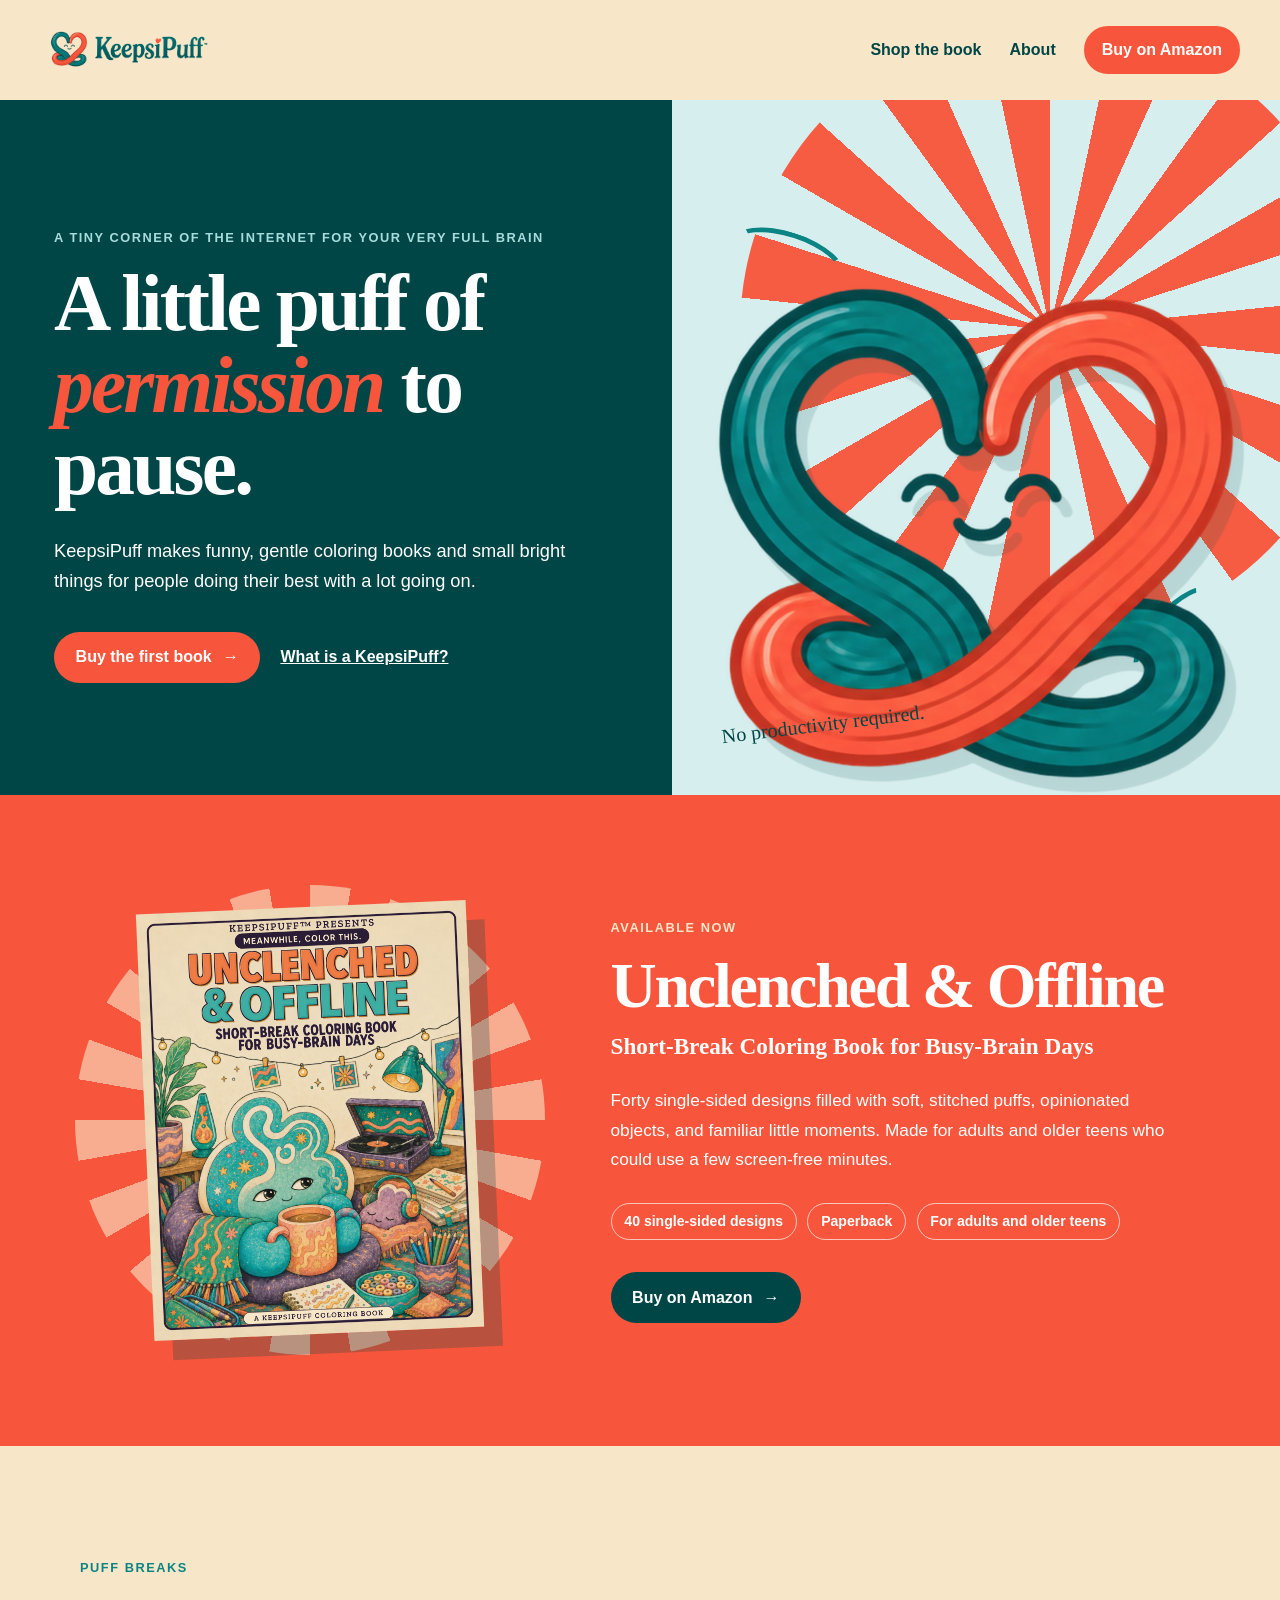
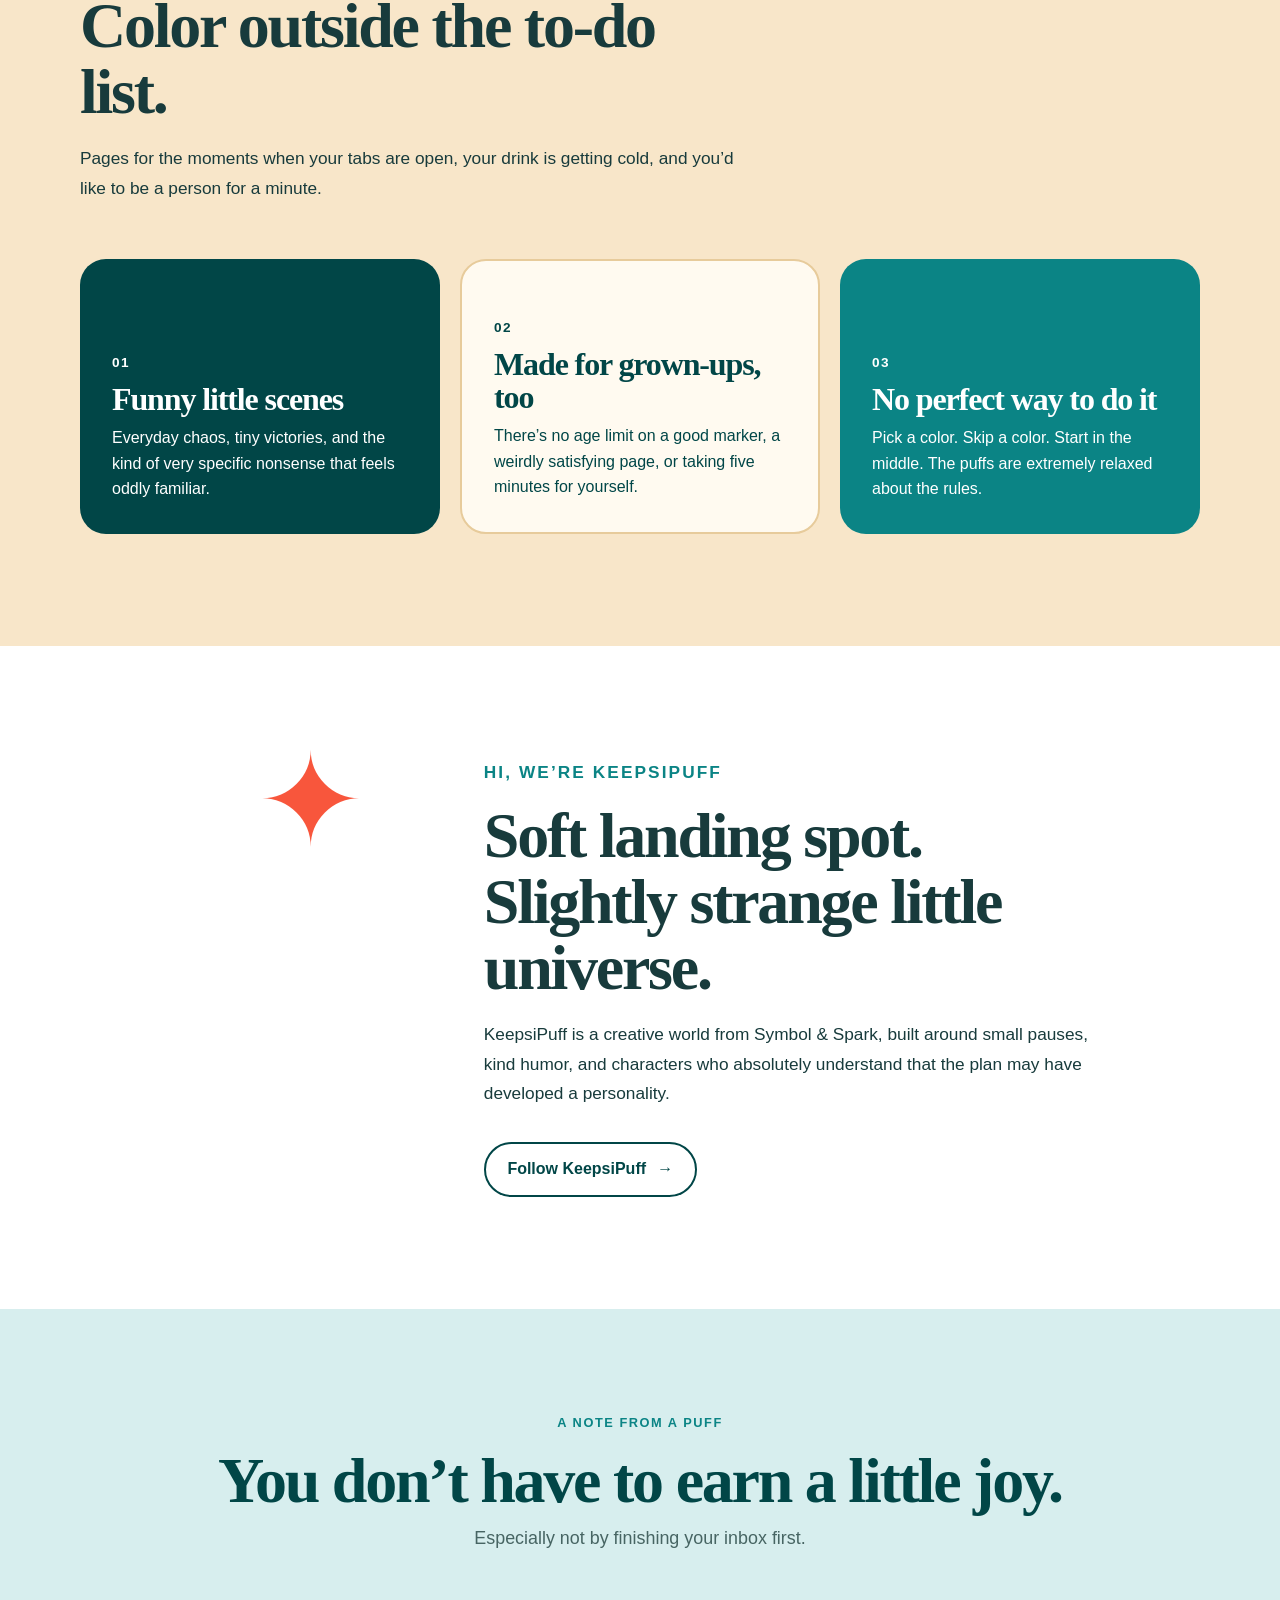
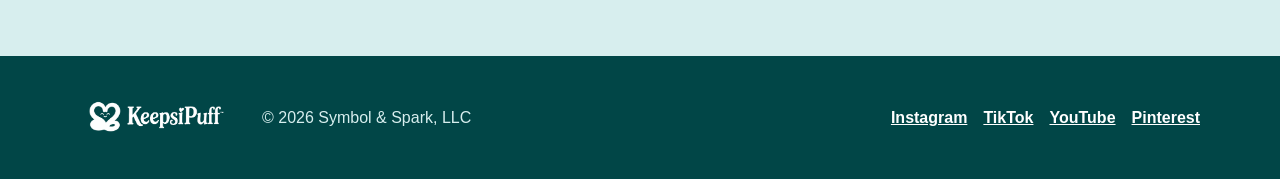
==== index.html @ 7dfa47d6 "Use social profiles as public contact path" ====
<!doctype html>
<html lang="en">
  <head>
    <meta charset="utf-8" />
    <meta name="viewport" content="width=device-width, initial-scale=1" />
    <meta name="description" content="KeepsiPuff makes small, funny places to pause, color, and keep going." />
    <meta name="theme-color" content="#014647" />
    <title>KeepsiPuff — Little breaks for big feelings</title>
    <link rel="icon" type="image/png" href="public/favicon.png" />
    <link rel="stylesheet" href="styles.css" />
  </head>
  <body>
    <a class="skip-link" href="#main">Skip to content</a>
    <header class="site-header">
      <a class="brand" href="#top" aria-label="KeepsiPuff home">
        <img src="public/keepsipuff-logo.png" alt="KeepsiPuff" />
      </a>
      <nav aria-label="Primary navigation">
        <a href="#shop">Shop the book</a>
        <a href="#about">About</a>
        <a class="nav-cta" href="https://www.amazon.com/dp/B0HKVKWVZ1" target="_blank" rel="noopener">Buy on Amazon</a>
      </nav>
    </header>

    <main id="main">
      <section class="hero" id="top" aria-labelledby="hero-heading">
        <div class="hero-copy">
          <p class="eyebrow">A tiny corner of the internet for your very full brain</p>
          <h1 id="hero-heading">A little puff of <em>permission</em> to pause.</h1>
          <p class="hero-intro">KeepsiPuff makes funny, gentle coloring books and small bright things for people doing their best with a lot going on.</p>
          <div class="hero-actions">
            <a class="button button-coral" href="https://www.amazon.com/dp/B0HKVKWVZ1" target="_blank" rel="noopener">Buy the first book <span aria-hidden="true">→</span></a>
            <a class="text-link" href="#about">What is a KeepsiPuff?</a>
          </div>
        </div>
        <div class="hero-art" aria-hidden="true">
          <div class="sunburst"></div>
          <div class="squiggle squiggle-one"></div>
          <div class="squiggle squiggle-two"></div>
          <img src="public/keepsipuff-mascot.png" alt="" />
          <p class="art-note">No productivity required.</p>
        </div>
      </section>

      <section class="shop" id="shop" aria-labelledby="shop-heading">
        <div class="book-stage">
          <span class="book-burst" aria-hidden="true"></span>
          <img src="public/unclenched-offline-cover.jpg" alt="Cover of Unclenched &amp; Offline" />
        </div>
        <div class="book-copy">
          <p class="eyebrow">Available now</p>
          <h2 id="shop-heading">Unclenched &amp; Offline</h2>
          <p class="book-subtitle">Short-Break Coloring Book for Busy-Brain Days</p>
          <p>Forty single-sided designs filled with soft, stitched puffs, opinionated objects, and familiar little moments. Made for adults and older teens who could use a few screen-free minutes.</p>
          <ul class="book-details" aria-label="Book details">
            <li>40 single-sided designs</li>
            <li>Paperback</li>
            <li>For adults and older teens</li>
          </ul>
          <a class="button button-teal" href="https://www.amazon.com/dp/B0HKVKWVZ1" target="_blank" rel="noopener">Buy on Amazon <span aria-hidden="true">→</span></a>
        </div>
      </section>

      <section class="breaks" id="puff-breaks" aria-labelledby="breaks-heading">
        <div class="section-heading">
          <p class="eyebrow">Puff Breaks</p>
          <h2 id="breaks-heading">Color outside the to-do list.</h2>
          <p>Pages for the moments when your tabs are open, your drink is getting cold, and you’d like to be a person for a minute.</p>
        </div>
        <div class="break-grid">
          <article class="break-card card-teal">
            <span class="card-number">01</span>
            <h3>Funny little scenes</h3>
            <p>Everyday chaos, tiny victories, and the kind of very specific nonsense that feels oddly familiar.</p>
          </article>
          <article class="break-card card-cream">
            <span class="card-number">02</span>
            <h3>Made for grown-ups, too</h3>
            <p>There’s no age limit on a good marker, a weirdly satisfying page, or taking five minutes for yourself.</p>
          </article>
          <article class="break-card card-coral">
            <span class="card-number">03</span>
            <h3>No perfect way to do it</h3>
            <p>Pick a color. Skip a color. Start in the middle. The puffs are extremely relaxed about the rules.</p>
          </article>
        </div>
      </section>

      <section class="about" id="about" aria-labelledby="about-heading">
        <div class="about-mark" aria-hidden="true">✦</div>
        <div>
          <p class="eyebrow">Hi, we’re KeepsiPuff</p>
          <h2 id="about-heading">Soft landing spot. Slightly strange little universe.</h2>
          <p>KeepsiPuff is a creative world from Symbol &amp; Spark, built around small pauses, kind humor, and characters who absolutely understand that the plan may have developed a personality.</p>
          <a class="button button-outline" href="#social">Follow KeepsiPuff <span aria-hidden="true">→</span></a>
        </div>
      </section>

      <section class="note" aria-labelledby="note-heading">
        <p class="eyebrow">A note from a puff</p>
        <h2 id="note-heading">You don’t have to earn a little joy.</h2>
        <p>Especially not by finishing your inbox first.</p>
      </section>
    </main>

    <footer>
      <img src="public/keepsipuff-logo.png" alt="KeepsiPuff" />
      <p>© <span id="year"></span> Symbol &amp; Spark, LLC</p>
      <nav class="social-links" id="social" aria-label="KeepsiPuff social profiles">
        <a href="https://www.instagram.com/keepsipuff/" target="_blank" rel="noopener noreferrer">Instagram</a>
        <a href="https://www.tiktok.com/@keepsipuff" target="_blank" rel="noopener noreferrer">TikTok</a>
        <a href="https://www.youtube.com/@keepsipuff" target="_blank" rel="noopener noreferrer">YouTube</a>
        <a href="https://www.pinterest.com/keepsipuff/" target="_blank" rel="noopener noreferrer">Pinterest</a>
      </nav>
    </footer>
    <script>document.getElementById('year').textContent = new Date().getFullYear()</script>
  </body>
</html>
---- styles.css ----
:root {
  --teal: #014647;
  --bright: #0b8485;
  --coral: #f8563c;
  --cream: #f8e6c9;
  --pale: #d7eeee;
  --ink: #183b3c;
  --muted: #476563;
  --display: Georgia, "Times New Roman", serif;
  --body: Arial, Helvetica, sans-serif;
}
* {
  box-sizing: border-box;
}
html {
  scroll-behavior: smooth;
}
body {
  margin: 0;
  background: var(--cream);
  color: var(--ink);
  font-family: var(--body);
  font-size: 16px;
  line-height: 1.5;
}
.skip-link {
  position: absolute;
  left: 1rem;
  top: -4rem;
  background: #fff;
  color: var(--teal);
  padding: 0.7rem 1rem;
  z-index: 10;
}
.skip-link:focus {
  top: 1rem;
}
.site-header {
  width: min(1200px, calc(100% - 3rem));
  margin: auto;
  display: flex;
  justify-content: space-between;
  align-items: center;
  min-height: 100px;
}
.brand img {
  width: 175px;
  height: auto;
  display: block;
}
.site-header nav {
  display: flex;
  gap: 1.75rem;
  align-items: center;
}
.site-header a {
  color: var(--teal);
  font-weight: 700;
  text-decoration: none;
}
.site-header a:hover {
  text-decoration: underline;
}
.site-header .nav-cta {
  padding: 0.65rem 1rem;
  border: 2px solid var(--coral);
  background: var(--coral);
  color: #fff;
  border-radius: 999px;
}
.site-header .nav-cta:hover {
  background: #ff7058;
  text-decoration: none;
}
.hero {
  min-height: 600px;
  background: var(--teal);
  color: #fff;
  display: grid;
  grid-template-columns: 1.05fr 0.95fr;
  overflow: hidden;
}
.hero-copy {
  max-width: 650px;
  justify-self: end;
  padding: 8rem clamp(2rem, 7vw, 6.5rem) 7rem 2rem;
}
.eyebrow {
  font-size: 0.8rem;
  letter-spacing: 0.12em;
  text-transform: uppercase;
  font-weight: 800;
  margin: 0 0 1rem;
}
.hero .eyebrow {
  color: #a8dcdc;
}
.hero h1,
h2,
h3 {
  font-family: var(--display);
  letter-spacing: -0.035em;
  line-height: 1.03;
}
.hero h1 {
  font-size: clamp(3.3rem, 6.2vw, 6.5rem);
  margin: 0;
  max-width: 650px;
}
.hero h1 em {
  color: var(--coral);
  font-weight: inherit;
}
.hero-intro {
  font-size: 1.14rem;
  max-width: 530px;
  margin: 1.75rem 0 2.2rem;
  line-height: 1.65;
}
.hero-actions {
  display: flex;
  align-items: center;
  gap: 1.25rem;
  flex-wrap: wrap;
}
.button {
  display: inline-flex;
  align-items: center;
  gap: 0.7rem;
  border-radius: 999px;
  padding: 0.85rem 1.35rem;
  font-weight: 800;
  text-decoration: none;
  transition:
    transform 0.2s,
    background 0.2s;
}
.button:hover {
  transform: translateY(-2px);
}
.button-coral {
  background: var(--coral);
  color: #fff;
}
.button-coral:hover {
  background: #ff7058;
}
.button-teal {
  background: var(--teal);
  color: #fff;
}
.button-teal:hover {
  background: var(--bright);
}
.text-link {
  color: #fff;
  font-weight: 800;
}
.hero-art {
  position: relative;
  min-height: 600px;
  background: var(--pale);
  display: flex;
  align-items: end;
  justify-content: center;
  overflow: hidden;
}
.hero-art img {
  position: relative;
  width: min(580px, 90%);
  z-index: 2;
  filter: drop-shadow(11px 15px 0 rgba(1, 70, 71, 0.14));
}
.sunburst {
  position: absolute;
  width: 620px;
  height: 620px;
  top: -80px;
  right: -80px;
  background: repeating-conic-gradient(
    from 12deg,
    var(--coral) 0 12deg,
    transparent 12deg 24deg
  );
  border-radius: 50%;
  opacity: 0.96;
}
.squiggle {
  border: 5px solid var(--bright);
  width: 120px;
  height: 55px;
  border-color: var(--bright) transparent transparent transparent;
  border-radius: 50%;
  position: absolute;
  z-index: 1;
}
.squiggle-one {
  top: 19%;
  left: 9%;
  transform: rotate(18deg);
}
.squiggle-two {
  right: 7%;
  bottom: 19%;
  transform: rotate(-50deg);
}
.art-note {
  position: absolute;
  z-index: 3;
  left: 8%;
  bottom: 8%;
  font-family: var(--display);
  font-size: 1.25rem;
  color: var(--teal);
  transform: rotate(-7deg);
  margin: 0;
}
.shop {
  background: var(--coral);
  color: #fff;
  display: grid;
  grid-template-columns: minmax(300px, 0.85fr) 1.15fr;
  gap: clamp(3rem, 7vw, 7rem);
  align-items: center;
  padding: 7rem max(1.5rem, calc((100vw - 1080px) / 2));
  overflow: hidden;
}
.book-stage {
  position: relative;
  display: flex;
  justify-content: center;
}
.book-stage img {
  position: relative;
  width: min(330px, 78vw);
  height: auto;
  z-index: 2;
  box-shadow: 18px 20px 0 rgba(1, 70, 71, 0.26);
  transform: rotate(-2.5deg);
}
.book-burst {
  position: absolute;
  width: 470px;
  height: 470px;
  top: 50%;
  left: 50%;
  transform: translate(-50%, -50%);
  background: repeating-conic-gradient(
    var(--cream) 0 10deg,
    transparent 10deg 20deg
  );
  border-radius: 50%;
  opacity: 0.6;
}
.book-copy {
  max-width: 570px;
}
.book-copy .eyebrow {
  color: var(--cream);
}
.book-copy h2 {
  margin-bottom: 0.65rem;
}
.book-subtitle {
  font-family: var(--display);
  font-size: 1.45rem;
  font-weight: 700;
  margin: 0.25rem 0 1.4rem;
}
.book-copy > p:not(.eyebrow):not(.book-subtitle) {
  font-size: 1.08rem;
  line-height: 1.7;
}
.book-details {
  display: flex;
  flex-wrap: wrap;
  gap: 0.65rem;
  list-style: none;
  margin: 1.75rem 0 2rem;
  padding: 0;
}
.book-details li {
  border: 1px solid rgba(255, 255, 255, 0.65);
  border-radius: 999px;
  padding: 0.45rem 0.8rem;
  font-size: 0.88rem;
  font-weight: 700;
}
.breaks {
  padding: 7rem max(1.5rem, calc((100vw - 1120px) / 2));
  background: var(--cream);
}
.section-heading {
  max-width: 660px;
}
.section-heading .eyebrow,
.about .eyebrow,
.note .eyebrow {
  color: var(--bright);
}
h2 {
  font-size: clamp(2.6rem, 5vw, 4.6rem);
  margin: 0.15rem 0 1.2rem;
}
.section-heading > p:last-child,
.about p {
  font-size: 1.08rem;
  line-height: 1.7;
}
.break-grid {
  display: grid;
  grid-template-columns: repeat(3, 1fr);
  gap: 1.25rem;
  margin-top: 3.5rem;
}
.break-card {
  min-height: 275px;
  border-radius: 26px;
  padding: 2rem;
  display: flex;
  flex-direction: column;
  justify-content: end;
}
.break-card h3 {
  font-size: 2rem;
  margin: 0.6rem 0;
}
.break-card p {
  margin: 0;
  line-height: 1.6;
}
.card-number {
  font-size: 0.85rem;
  font-weight: 800;
  letter-spacing: 0.1em;
}
.card-teal {
  background: var(--teal);
  color: #fff;
}
.card-cream {
  background: #fffaf0;
  color: var(--teal);
  border: 2px solid #e7cb9b;
}
.card-coral {
  background: var(--bright);
  color: #fff;
}
.about {
  background: #fff;
  display: grid;
  grid-template-columns: 0.45fr 1fr;
  gap: 2rem;
  padding: 7rem max(1.5rem, calc((100vw - 940px) / 2));
  align-items: start;
}
.about > div:last-child {
  max-width: 650px;
}
.about-mark {
  font-size: 8rem;
  color: var(--coral);
  font-family: var(--display);
  line-height: 0.7;
  text-align: center;
}
.button-outline {
  border: 2px solid var(--teal);
  color: var(--teal);
  margin-top: 1rem;
}
.button-outline:hover {
  background: var(--teal);
  color: #fff;
}
.note {
  text-align: center;
  padding: 6.5rem 1.5rem;
  background: var(--pale);
}
.note h2 {
  color: var(--teal);
  margin-bottom: 0.7rem;
}
.note p:last-child {
  font-size: 1.12rem;
  margin: 0;
  color: var(--muted);
}
footer {
  background: var(--teal);
  color: #d7eeee;
  padding: 2.7rem max(1.5rem, calc((100vw - 1120px) / 2));
  display: flex;
  align-items: center;
  gap: 2rem;
  flex-wrap: wrap;
}
footer img {
  width: 150px;
  filter: brightness(0) invert(1);
}
footer p {
  margin: 0;
  flex: 1;
}
footer a {
  color: #fff;
}
.social-links {
  display: flex;
  gap: 1rem;
  flex-wrap: wrap;
}
.social-links a {
  font-weight: 700;
}
@media (max-width: 760px) {
  .site-header {
    min-height: 80px;
    width: calc(100% - 2rem);
  }
  .brand img {
    width: 142px;
  }
  .site-header nav a:not(.nav-cta) {
    display: none;
  }
  .site-header .nav-cta {
    font-size: 0.86rem;
  }
  .hero {
    grid-template-columns: 1fr;
  }
  .hero-copy {
    padding: 5rem 1.5rem 4rem;
    justify-self: start;
  }
  .hero-art {
    min-height: 420px;
  }
  .hero h1 {
    font-size: 3.55rem;
  }
  .shop {
    grid-template-columns: 1fr;
    padding: 5rem 1.5rem;
  }
  .book-stage img {
    width: min(280px, 75vw);
  }
  .breaks {
    padding: 4.5rem 1.5rem;
  }
  .break-grid {
    grid-template-columns: 1fr;
    margin-top: 2rem;
  }
  .break-card {
    min-height: 215px;
  }
  .about {
    grid-template-columns: 1fr;
    padding: 4.5rem 1.5rem;
  }
  .about-mark {
    text-align: left;
    font-size: 5rem;
  }
  .note {
    padding: 4.5rem 1.5rem;
  }
  footer {
    gap: 1rem;
    align-items: flex-start;
    flex-direction: column;
  }
  footer p {
    flex: auto;
  }
  .social-links {
    gap: 0.75rem 1rem;
  }
}
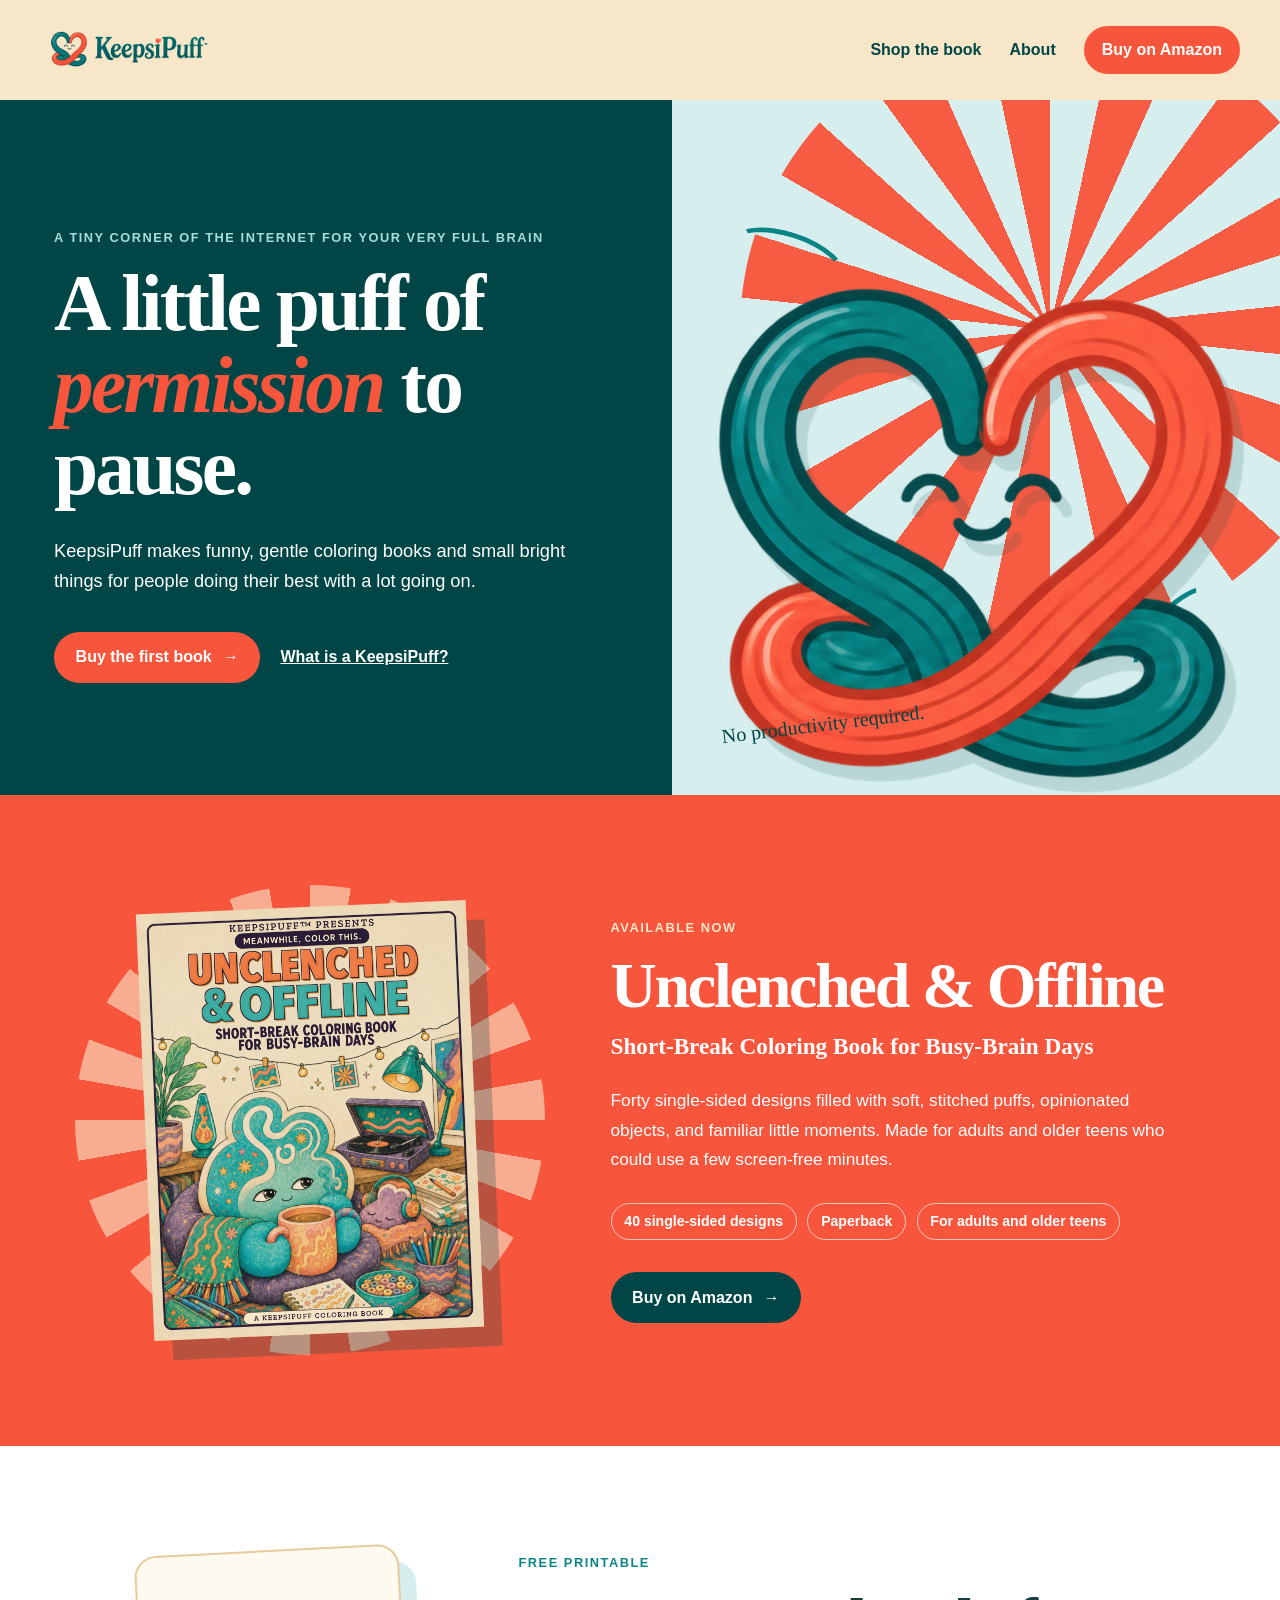
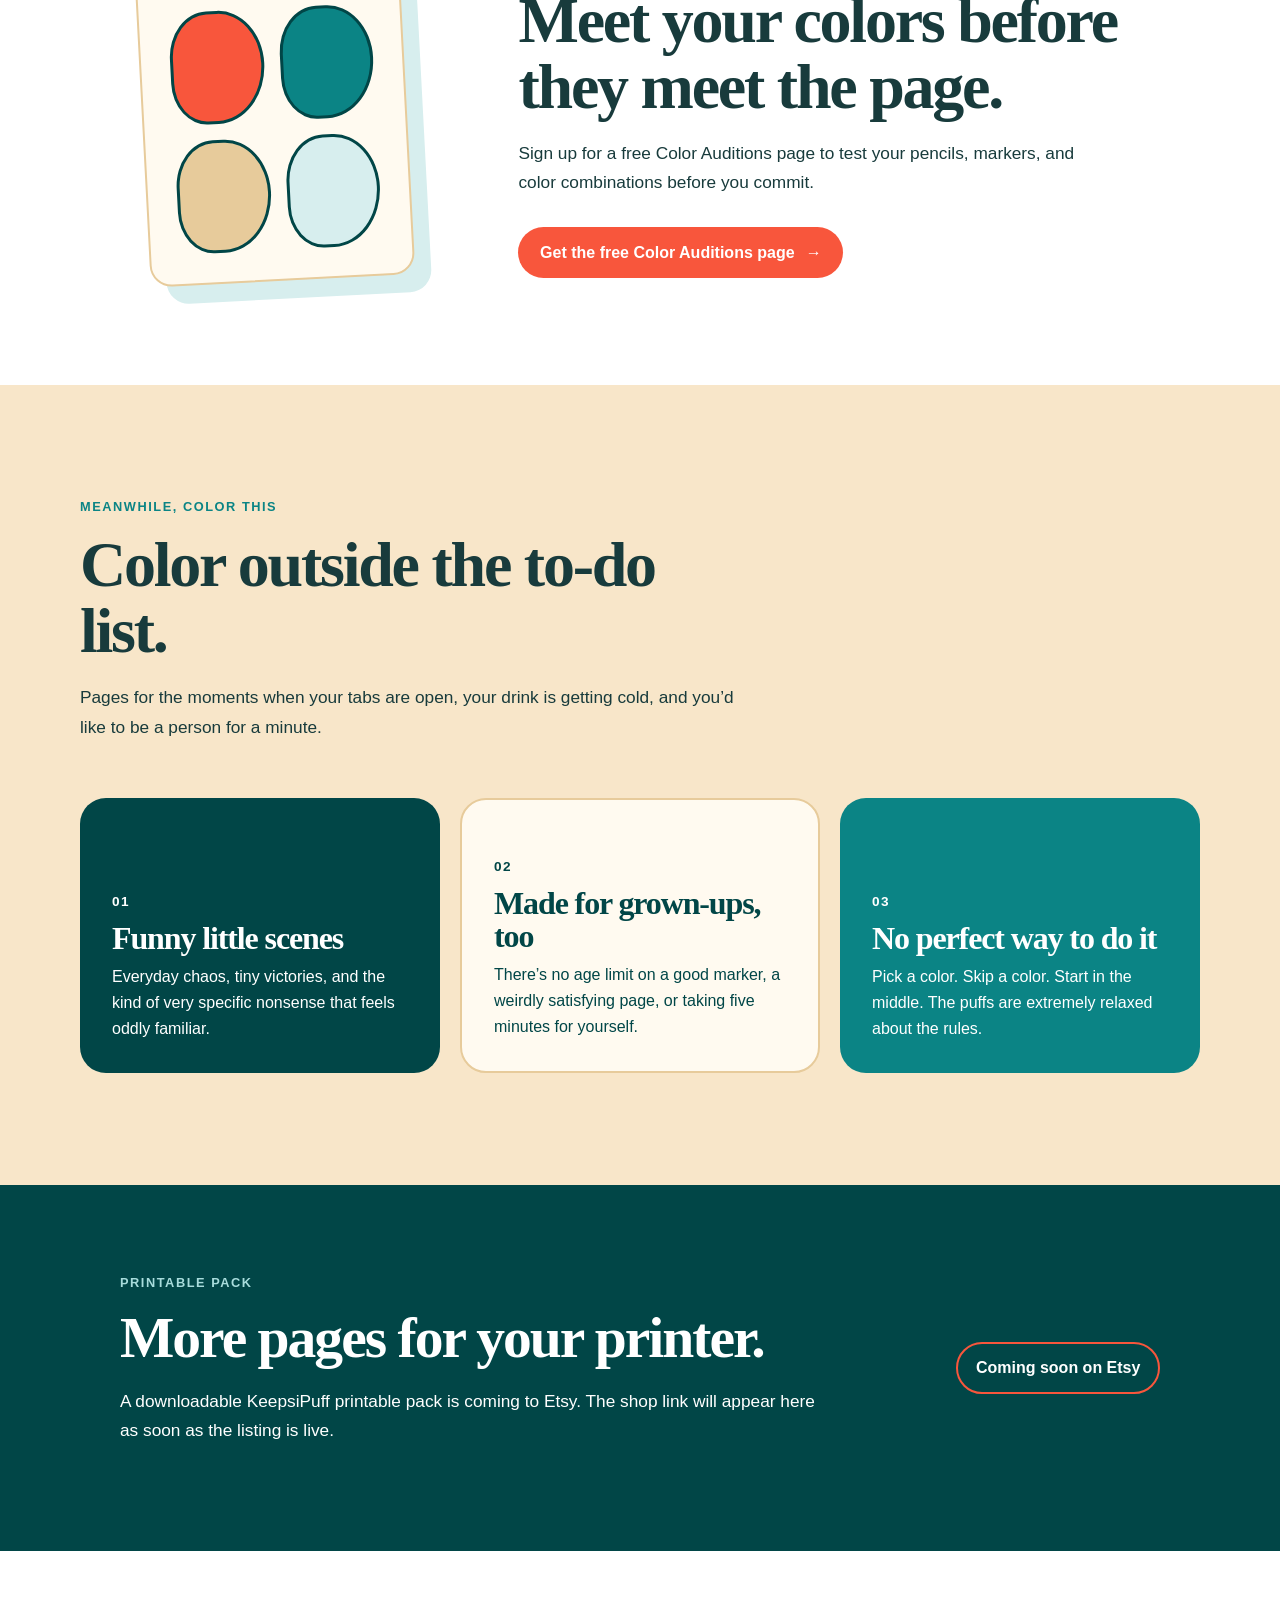
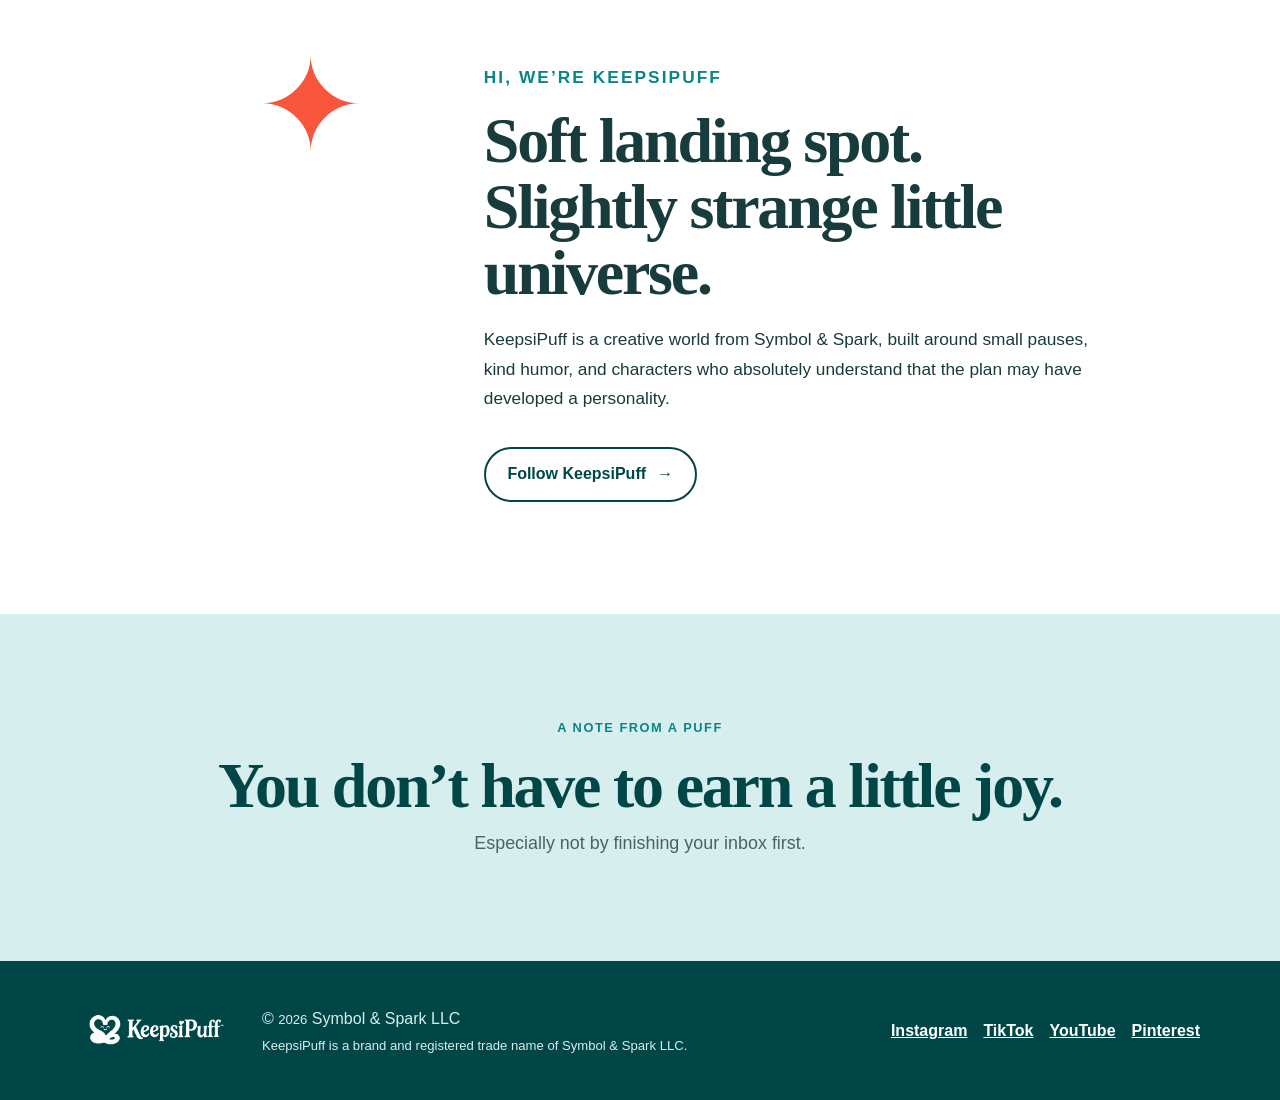
==== commit 169a39dd: "Add Color Auditions signup and public series updates" ====
--- a/index.html
+++ b/index.html
@@ -61,9 +61,23 @@
         </div>
       </section>
 
-      <section class="breaks" id="puff-breaks" aria-labelledby="breaks-heading">
+      <section class="freebie" id="free-color-auditions" aria-labelledby="freebie-heading">
+        <div class="freebie-art" aria-hidden="true">
+          <div class="audition-sheet">
+            <span></span><span></span><span></span><span></span>
+          </div>
+        </div>
+        <div class="freebie-copy">
+          <p class="eyebrow">Free printable</p>
+          <h2 id="freebie-heading">Meet your colors before they meet the page.</h2>
+          <p>Sign up for a free Color Auditions page to test your pencils, markers, and color combinations before you commit.</p>
+          <a class="button button-coral" href="https://color.keepsipuff.com/" target="_blank" rel="noopener noreferrer">Get the free Color Auditions page <span aria-hidden="true">→</span></a>
+        </div>
+      </section>
+
+      <section class="breaks" id="meanwhile-color-this" aria-labelledby="breaks-heading">
         <div class="section-heading">
-          <p class="eyebrow">Puff Breaks</p>
+          <p class="eyebrow">Meanwhile, Color This</p>
           <h2 id="breaks-heading">Color outside the to-do list.</h2>
           <p>Pages for the moments when your tabs are open, your drink is getting cold, and you’d like to be a person for a minute.</p>
         </div>
@@ -86,6 +100,15 @@
         </div>
       </section>
 
+      <section class="printable-pack" id="printable-pack" aria-labelledby="printable-heading">
+        <div>
+          <p class="eyebrow">Printable pack</p>
+          <h2 id="printable-heading">More pages for your printer.</h2>
+          <p>A downloadable KeepsiPuff printable pack is coming to Etsy. The shop link will appear here as soon as the listing is live.</p>
+        </div>
+        <p class="coming-soon">Coming soon on Etsy</p>
+      </section>
+
       <section class="about" id="about" aria-labelledby="about-heading">
         <div class="about-mark" aria-hidden="true">✦</div>
         <div>
@@ -105,7 +128,7 @@
 
     <footer>
       <img src="public/keepsipuff-logo.png" alt="KeepsiPuff" />
-      <p>© <span id="year"></span> Symbol &amp; Spark, LLC</p>
+      <p class="footer-legal">© <span id="year"></span> Symbol &amp; Spark LLC<br /><span>KeepsiPuff is a brand and registered trade name of Symbol &amp; Spark LLC.</span></p>
       <nav class="social-links" id="social" aria-label="KeepsiPuff social profiles">
         <a href="https://www.instagram.com/keepsipuff/" target="_blank" rel="noopener noreferrer">Instagram</a>
         <a href="https://www.tiktok.com/@keepsipuff" target="_blank" rel="noopener noreferrer">TikTok</a>
--- a/styles.css
+++ b/styles.css
@@ -286,6 +286,61 @@
   font-size: 0.88rem;
   font-weight: 700;
 }
+.freebie {
+  background: #fff;
+  display: grid;
+  grid-template-columns: 0.65fr 1.35fr;
+  gap: clamp(2.5rem, 7vw, 6rem);
+  align-items: center;
+  padding: 6.5rem max(1.5rem, calc((100vw - 1040px) / 2));
+}
+.freebie-art {
+  display: flex;
+  justify-content: center;
+}
+.audition-sheet {
+  width: min(265px, 72vw);
+  aspect-ratio: 4 / 5;
+  background: #fffaf0;
+  border: 2px solid #e7cb9b;
+  border-radius: 22px;
+  padding: 3.5rem 1.8rem 1.8rem;
+  display: grid;
+  grid-template-columns: repeat(2, 1fr);
+  gap: 1rem;
+  box-shadow: 16px 18px 0 var(--pale);
+  transform: rotate(-3deg);
+}
+.audition-sheet span {
+  border: 3px solid var(--teal);
+  border-radius: 46% 54% 58% 42%;
+}
+.audition-sheet span:nth-child(1) {
+  background: var(--coral);
+}
+.audition-sheet span:nth-child(2) {
+  background: var(--bright);
+}
+.audition-sheet span:nth-child(3) {
+  background: #e7cb9b;
+}
+.audition-sheet span:nth-child(4) {
+  background: var(--pale);
+}
+.freebie-copy {
+  max-width: 650px;
+}
+.freebie-copy .eyebrow {
+  color: var(--bright);
+}
+.freebie-copy > p:last-of-type {
+  font-size: 1.08rem;
+  line-height: 1.7;
+  max-width: 570px;
+}
+.freebie-copy .button {
+  margin-top: 0.75rem;
+}
 .breaks {
   padding: 7rem max(1.5rem, calc((100vw - 1120px) / 2));
   background: var(--cream);
@@ -346,6 +401,36 @@
 .card-coral {
   background: var(--bright);
   color: #fff;
+}
+.printable-pack {
+  background: var(--teal);
+  color: #fff;
+  display: grid;
+  grid-template-columns: 1fr auto;
+  gap: 3rem;
+  align-items: center;
+  padding: 5.5rem max(1.5rem, calc((100vw - 1040px) / 2));
+}
+.printable-pack > div {
+  max-width: 700px;
+}
+.printable-pack .eyebrow {
+  color: #a8dcdc;
+}
+.printable-pack h2 {
+  font-size: clamp(2.5rem, 4.5vw, 4rem);
+}
+.printable-pack div > p:last-child {
+  font-size: 1.08rem;
+  line-height: 1.7;
+}
+.coming-soon {
+  border: 2px solid var(--coral);
+  border-radius: 999px;
+  color: #fff;
+  font-weight: 800;
+  padding: 0.75rem 1.1rem;
+  white-space: nowrap;
 }
 .about {
   background: #fff;
@@ -405,6 +490,13 @@
   margin: 0;
   flex: 1;
 }
+.footer-legal span {
+  display: inline-block;
+  font-size: 0.82rem;
+  line-height: 1.45;
+  margin-top: 0.35rem;
+  max-width: 430px;
+}
 footer a {
   color: #fff;
 }
@@ -447,6 +539,13 @@
     grid-template-columns: 1fr;
     padding: 5rem 1.5rem;
   }
+  .freebie {
+    grid-template-columns: 1fr;
+    padding: 4.5rem 1.5rem;
+  }
+  .audition-sheet {
+    width: min(235px, 68vw);
+  }
   .book-stage img {
     width: min(280px, 75vw);
   }
@@ -459,6 +558,14 @@
   }
   .break-card {
     min-height: 215px;
+  }
+  .printable-pack {
+    grid-template-columns: 1fr;
+    gap: 1.5rem;
+    padding: 4.5rem 1.5rem;
+  }
+  .coming-soon {
+    width: fit-content;
   }
   .about {
     grid-template-columns: 1fr;
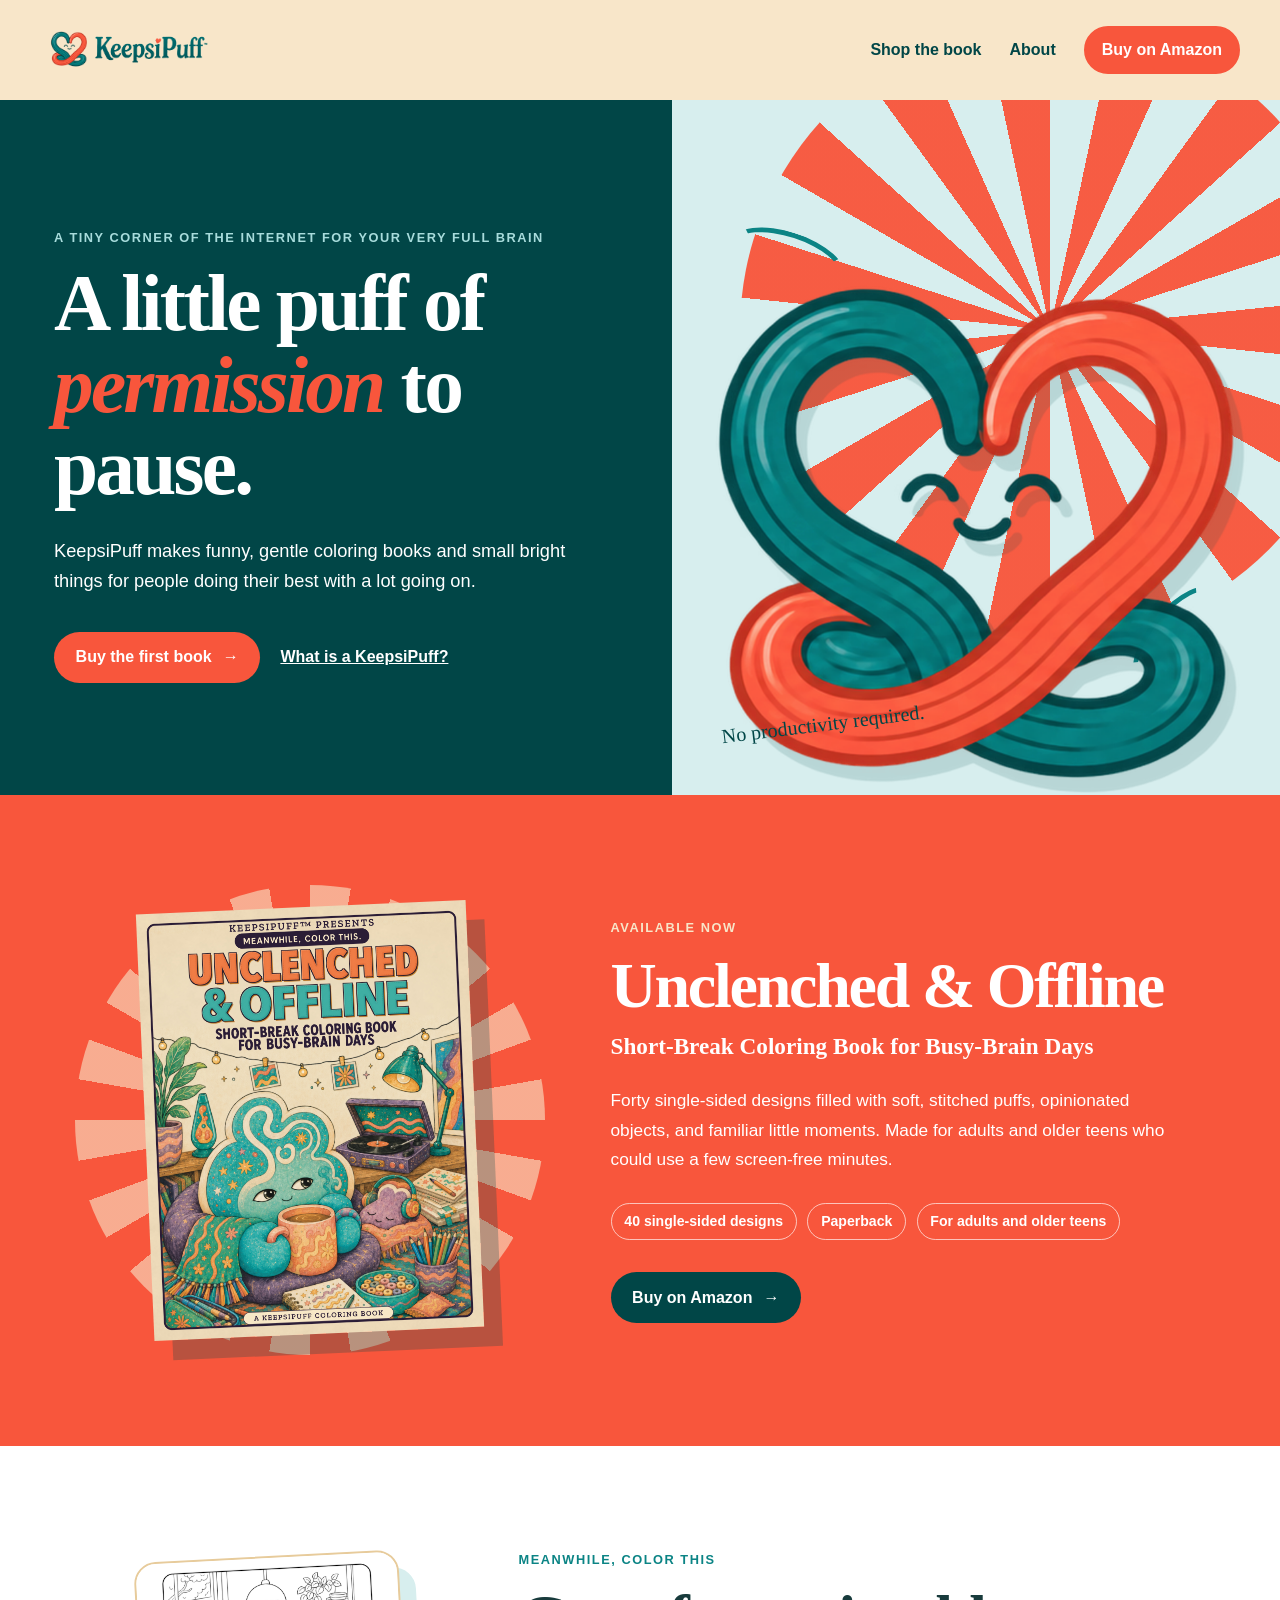
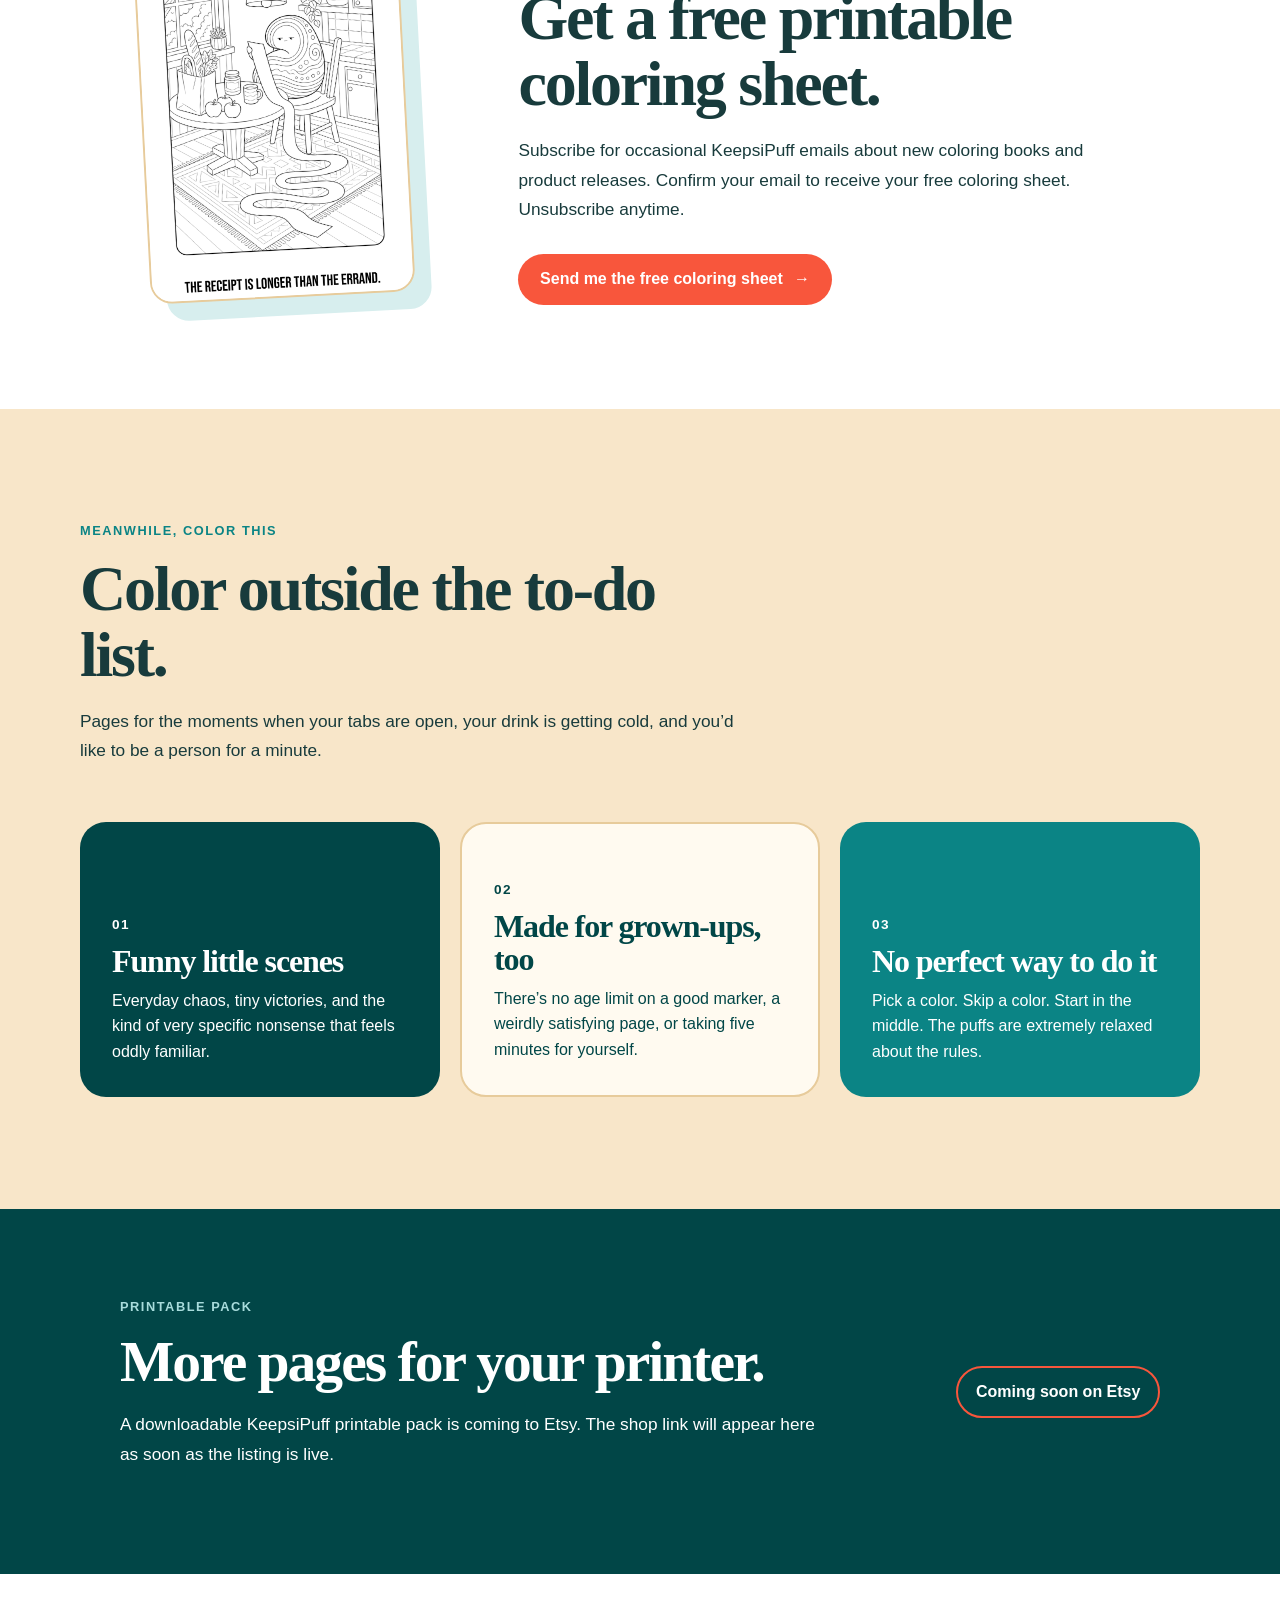
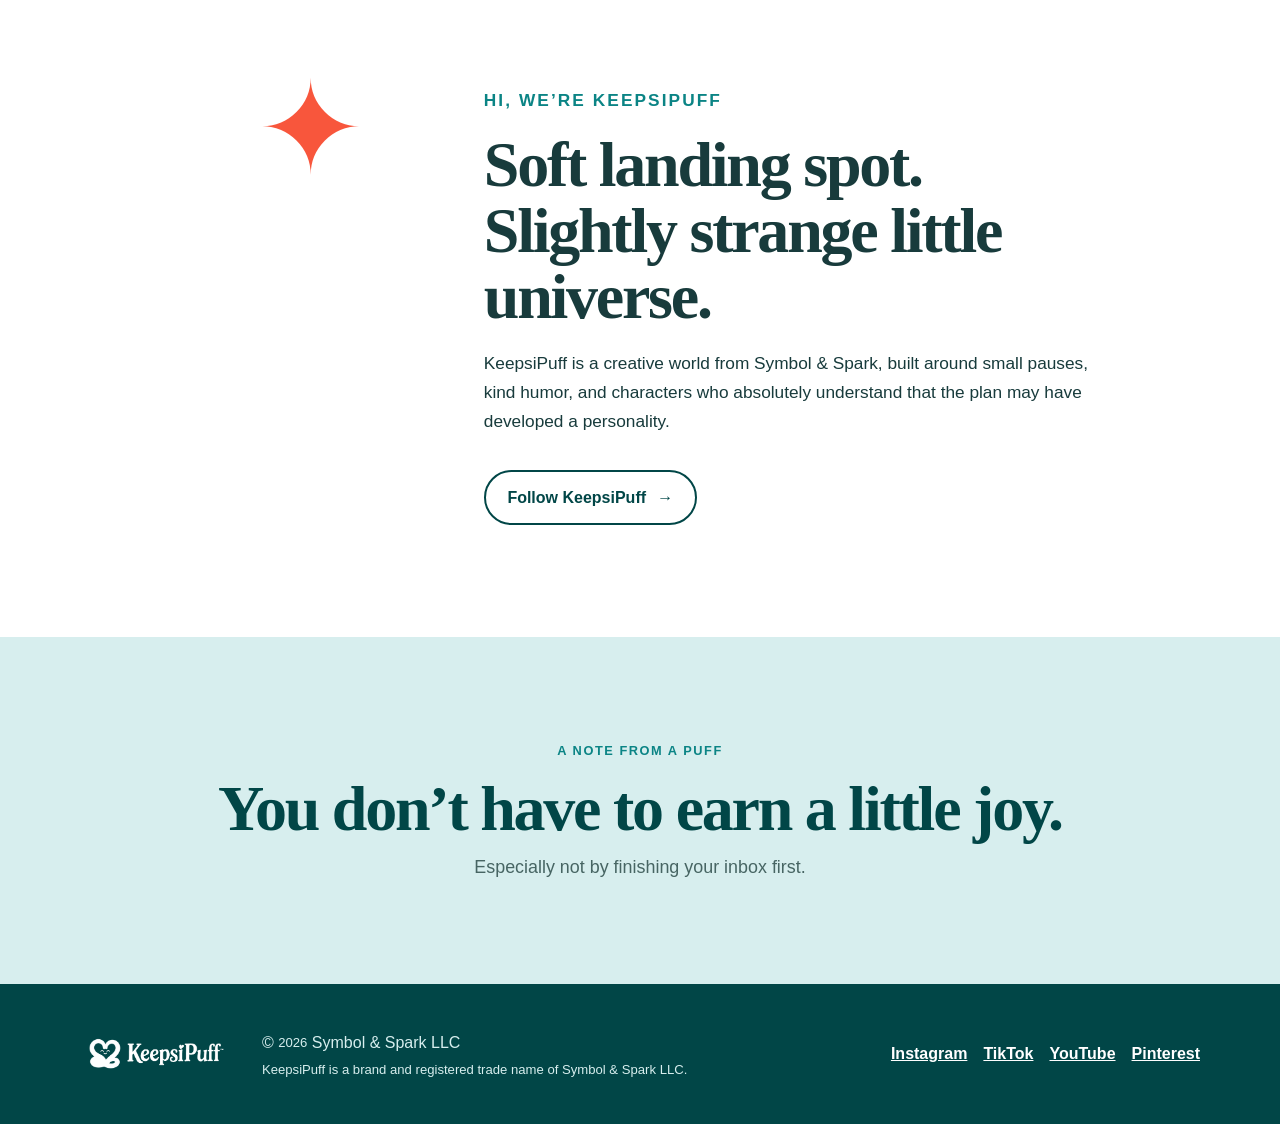
==== commit 4de1293d: "Correct free coloring sheet signup" ====
--- a/index.html
+++ b/index.html
@@ -61,17 +61,15 @@
         </div>
       </section>
 
-      <section class="freebie" id="free-color-auditions" aria-labelledby="freebie-heading">
-        <div class="freebie-art" aria-hidden="true">
-          <div class="audition-sheet">
-            <span></span><span></span><span></span><span></span>
-          </div>
+      <section class="freebie" id="free-coloring-sheet" aria-labelledby="freebie-heading">
+        <div class="freebie-art">
+          <img class="free-coloring-sheet" src="public/free-coloring-sheet.png" alt="Preview of The Receipt Is Longer Than the Errand free coloring sheet" />
         </div>
         <div class="freebie-copy">
-          <p class="eyebrow">Free printable</p>
-          <h2 id="freebie-heading">Meet your colors before they meet the page.</h2>
-          <p>Sign up for a free Color Auditions page to test your pencils, markers, and color combinations before you commit.</p>
-          <a class="button button-coral" href="https://color.keepsipuff.com/" target="_blank" rel="noopener noreferrer">Get the free Color Auditions page <span aria-hidden="true">→</span></a>
+          <p class="eyebrow">Meanwhile, Color This</p>
+          <h2 id="freebie-heading">Get a free printable coloring sheet.</h2>
+          <p>Subscribe for occasional KeepsiPuff emails about new coloring books and product releases. Confirm your email to receive your free coloring sheet. Unsubscribe anytime.</p>
+          <a class="button button-coral" href="https://color.keepsipuff.com/" target="_blank" rel="noopener noreferrer">Send me the free coloring sheet <span aria-hidden="true">→</span></a>
         </div>
       </section>
 
--- a/styles.css
+++ b/styles.css
@@ -298,34 +298,14 @@
   display: flex;
   justify-content: center;
 }
-.audition-sheet {
+.free-coloring-sheet {
   width: min(265px, 72vw);
-  aspect-ratio: 4 / 5;
   background: #fffaf0;
   border: 2px solid #e7cb9b;
   border-radius: 22px;
-  padding: 3.5rem 1.8rem 1.8rem;
-  display: grid;
-  grid-template-columns: repeat(2, 1fr);
-  gap: 1rem;
   box-shadow: 16px 18px 0 var(--pale);
+  display: block;
   transform: rotate(-3deg);
-}
-.audition-sheet span {
-  border: 3px solid var(--teal);
-  border-radius: 46% 54% 58% 42%;
-}
-.audition-sheet span:nth-child(1) {
-  background: var(--coral);
-}
-.audition-sheet span:nth-child(2) {
-  background: var(--bright);
-}
-.audition-sheet span:nth-child(3) {
-  background: #e7cb9b;
-}
-.audition-sheet span:nth-child(4) {
-  background: var(--pale);
 }
 .freebie-copy {
   max-width: 650px;
@@ -543,7 +523,7 @@
     grid-template-columns: 1fr;
     padding: 4.5rem 1.5rem;
   }
-  .audition-sheet {
+  .free-coloring-sheet {
     width: min(235px, 68vw);
   }
   .book-stage img {
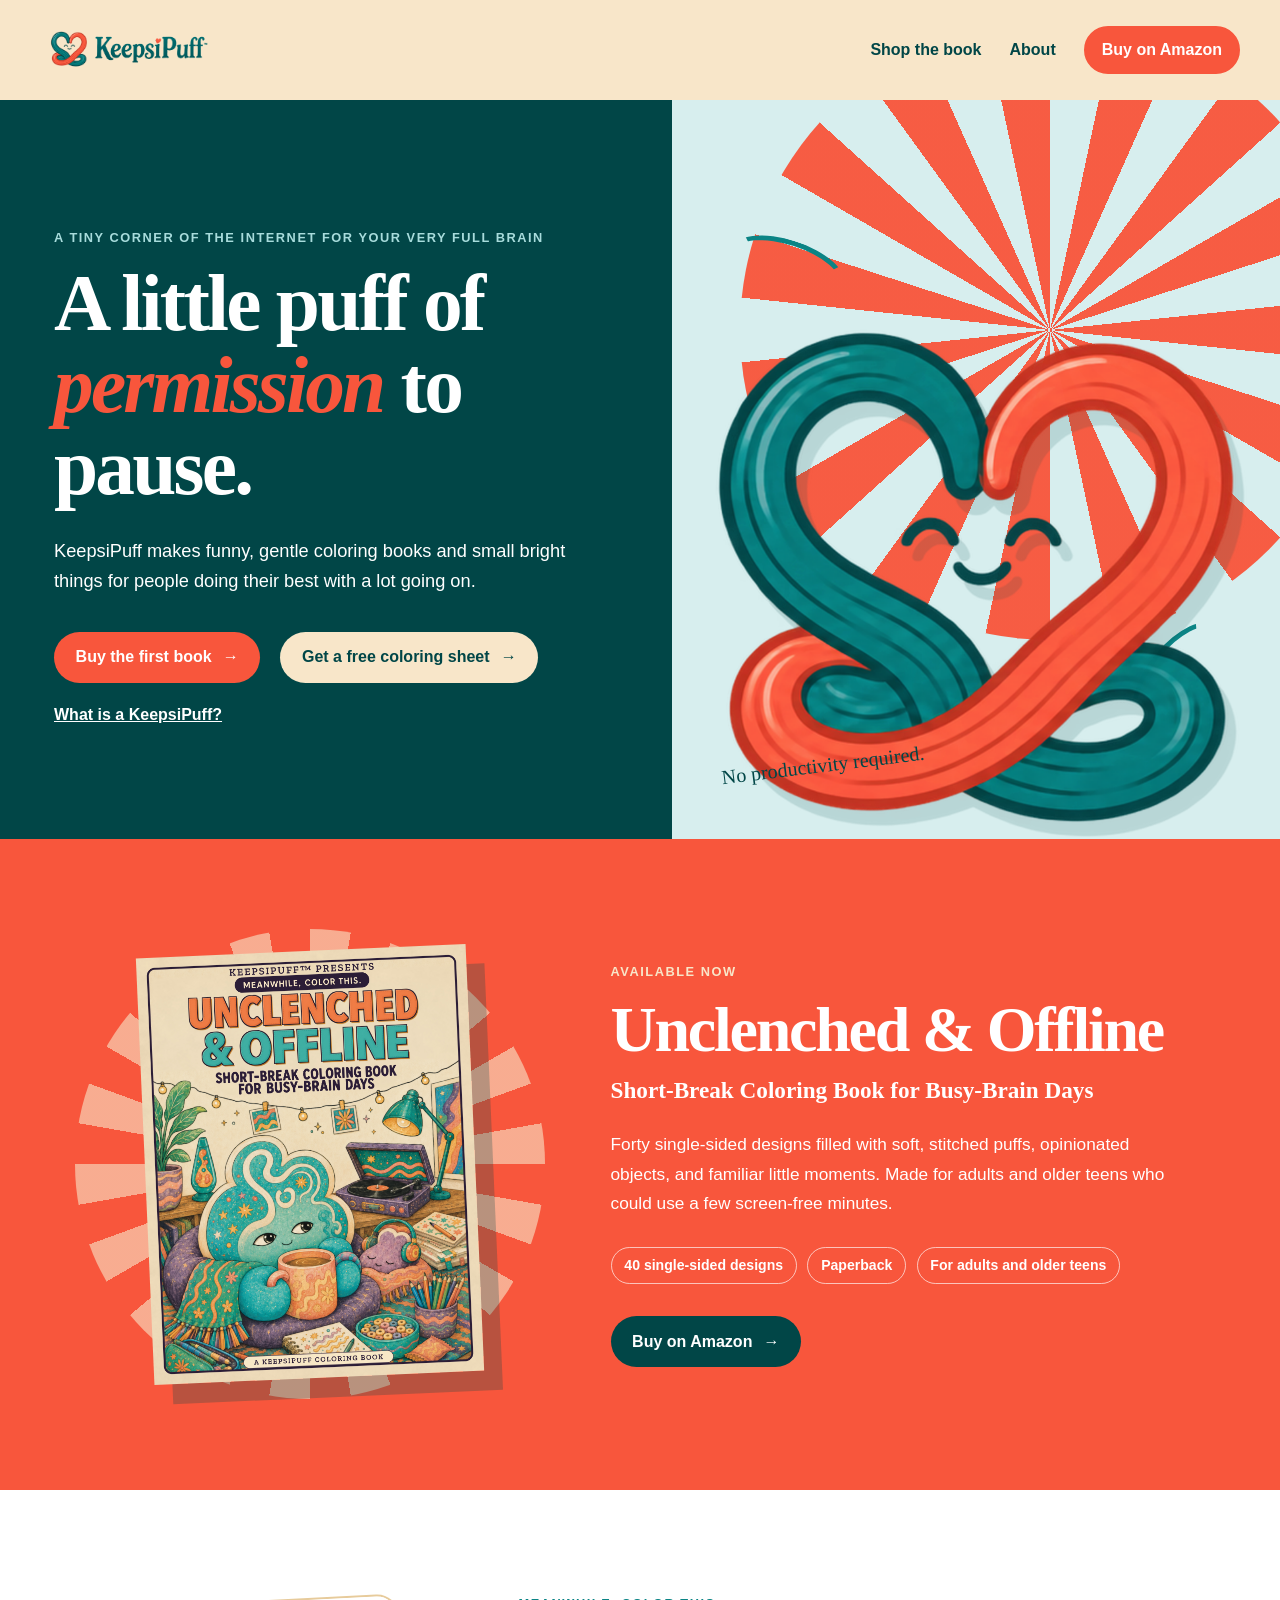
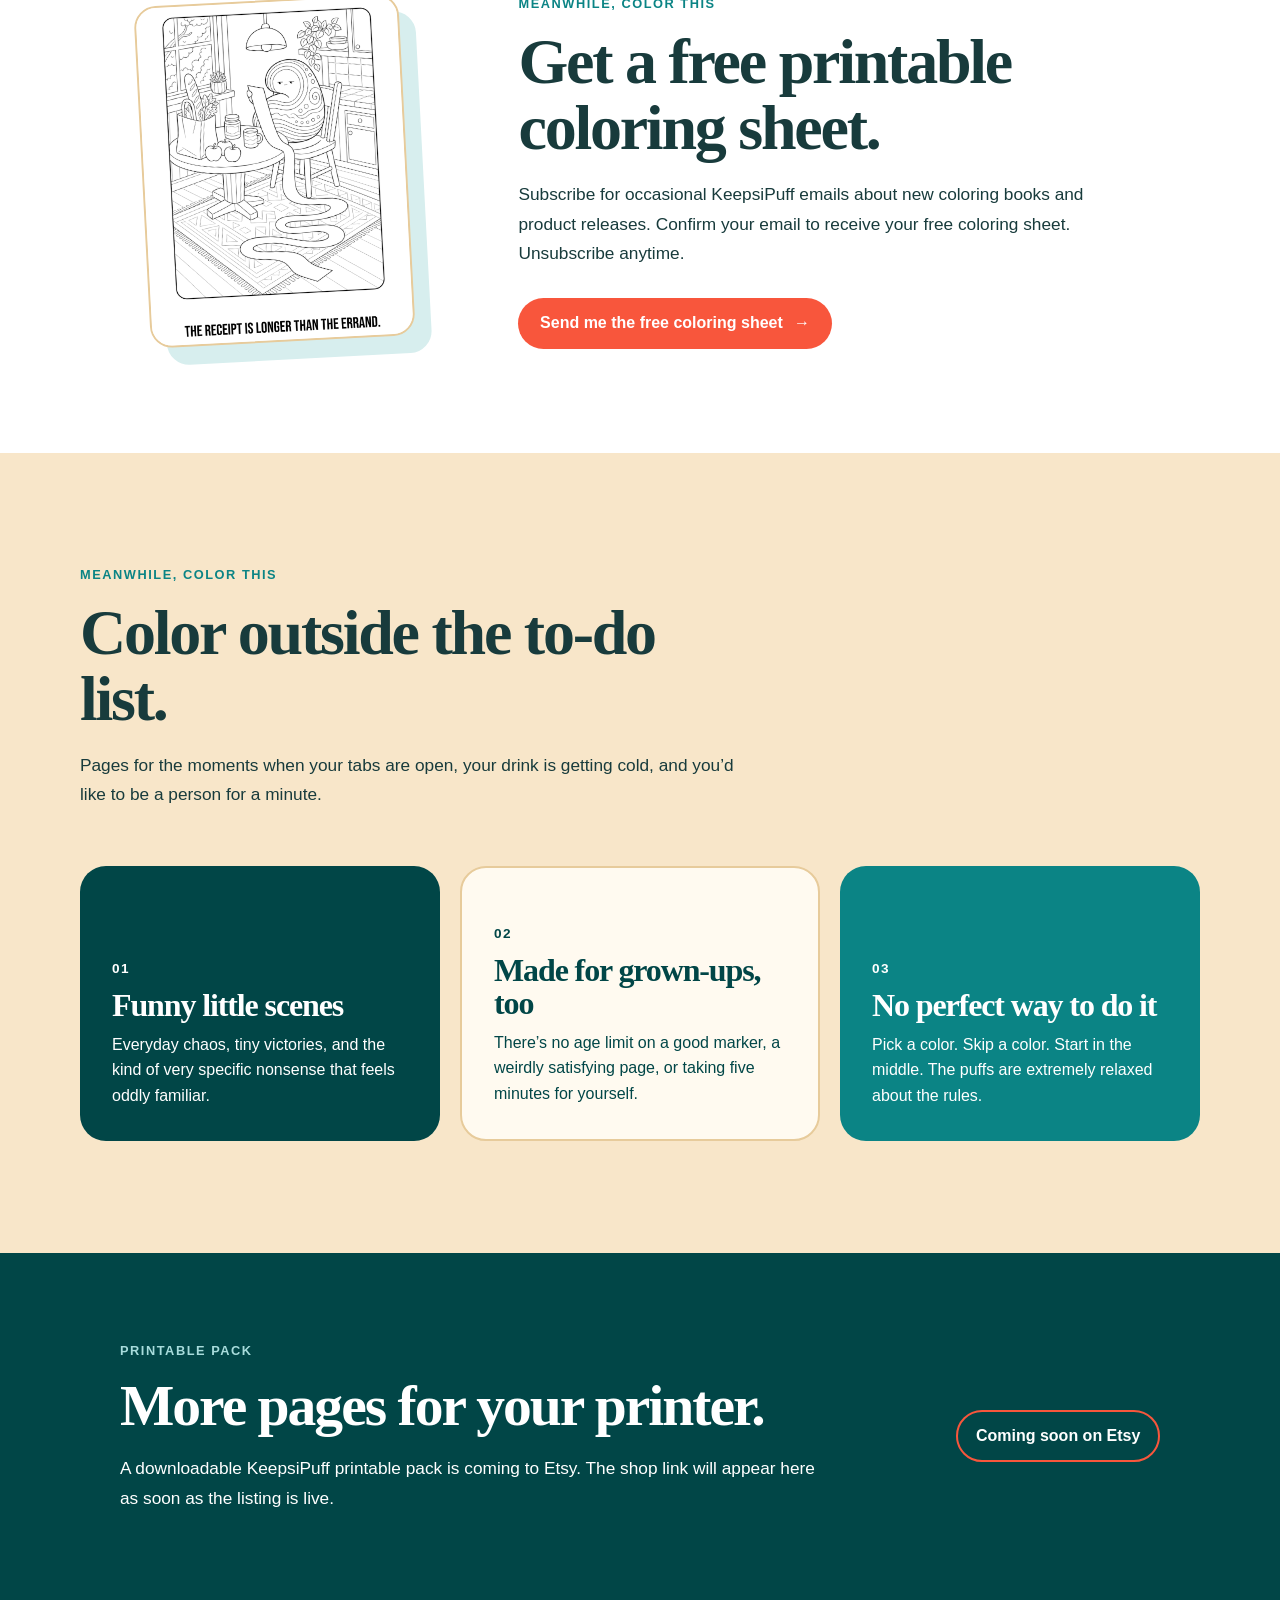
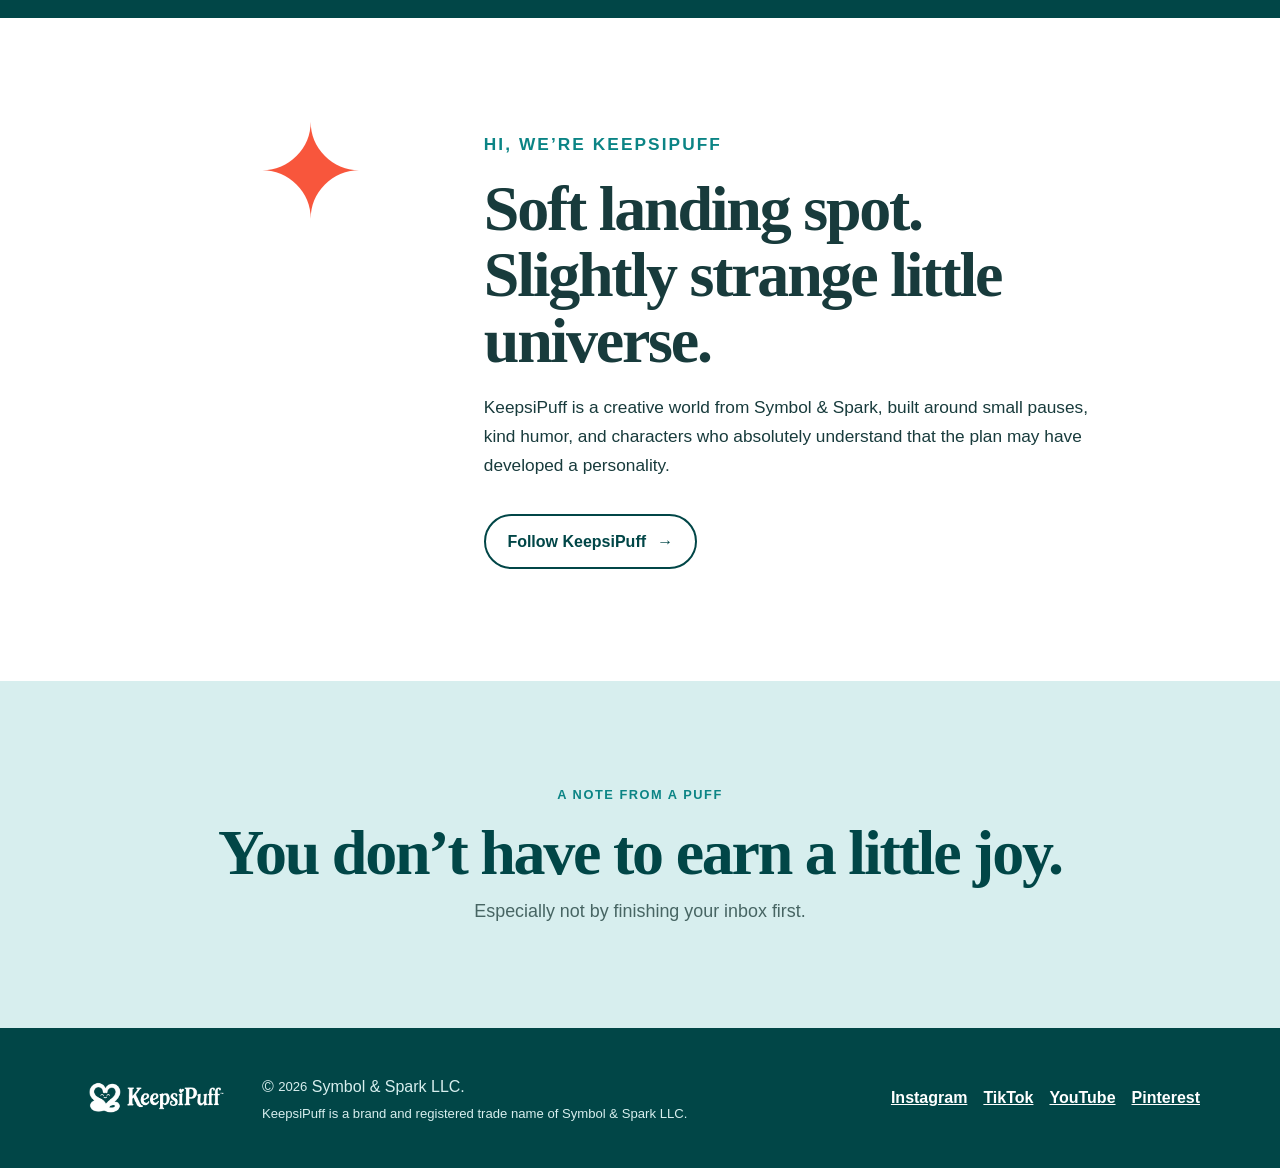
==== commit 35a25ac1: "Add free-sheet hero action" ====
--- a/index.html
+++ b/index.html
@@ -30,6 +30,7 @@
           <p class="hero-intro">KeepsiPuff makes funny, gentle coloring books and small bright things for people doing their best with a lot going on.</p>
           <div class="hero-actions">
             <a class="button button-coral" href="https://www.amazon.com/dp/B0HKVKWVZ1" target="_blank" rel="noopener">Buy the first book <span aria-hidden="true">→</span></a>
+            <a class="button button-cream" href="#free-coloring-sheet">Get a free coloring sheet <span aria-hidden="true">→</span></a>
             <a class="text-link" href="#about">What is a KeepsiPuff?</a>
           </div>
         </div>
@@ -126,7 +127,7 @@
 
     <footer>
       <img src="public/keepsipuff-logo.png" alt="KeepsiPuff" />
-      <p class="footer-legal">© <span id="year"></span> Symbol &amp; Spark LLC<br /><span>KeepsiPuff is a brand and registered trade name of Symbol &amp; Spark LLC.</span></p>
+      <p class="footer-legal">© <span id="year"></span> Symbol &amp; Spark LLC.<br /><span>KeepsiPuff is a brand and registered trade name of Symbol &amp; Spark LLC.</span></p>
       <nav class="social-links" id="social" aria-label="KeepsiPuff social profiles">
         <a href="https://www.instagram.com/keepsipuff/" target="_blank" rel="noopener noreferrer">Instagram</a>
         <a href="https://www.tiktok.com/@keepsipuff" target="_blank" rel="noopener noreferrer">TikTok</a>
--- a/styles.css
+++ b/styles.css
@@ -144,6 +144,13 @@
 }
 .button-coral:hover {
   background: #ff7058;
+}
+.button-cream {
+  background: var(--cream);
+  color: var(--teal);
+}
+.button-cream:hover {
+  background: var(--pale);
 }
 .button-teal {
   background: var(--teal);
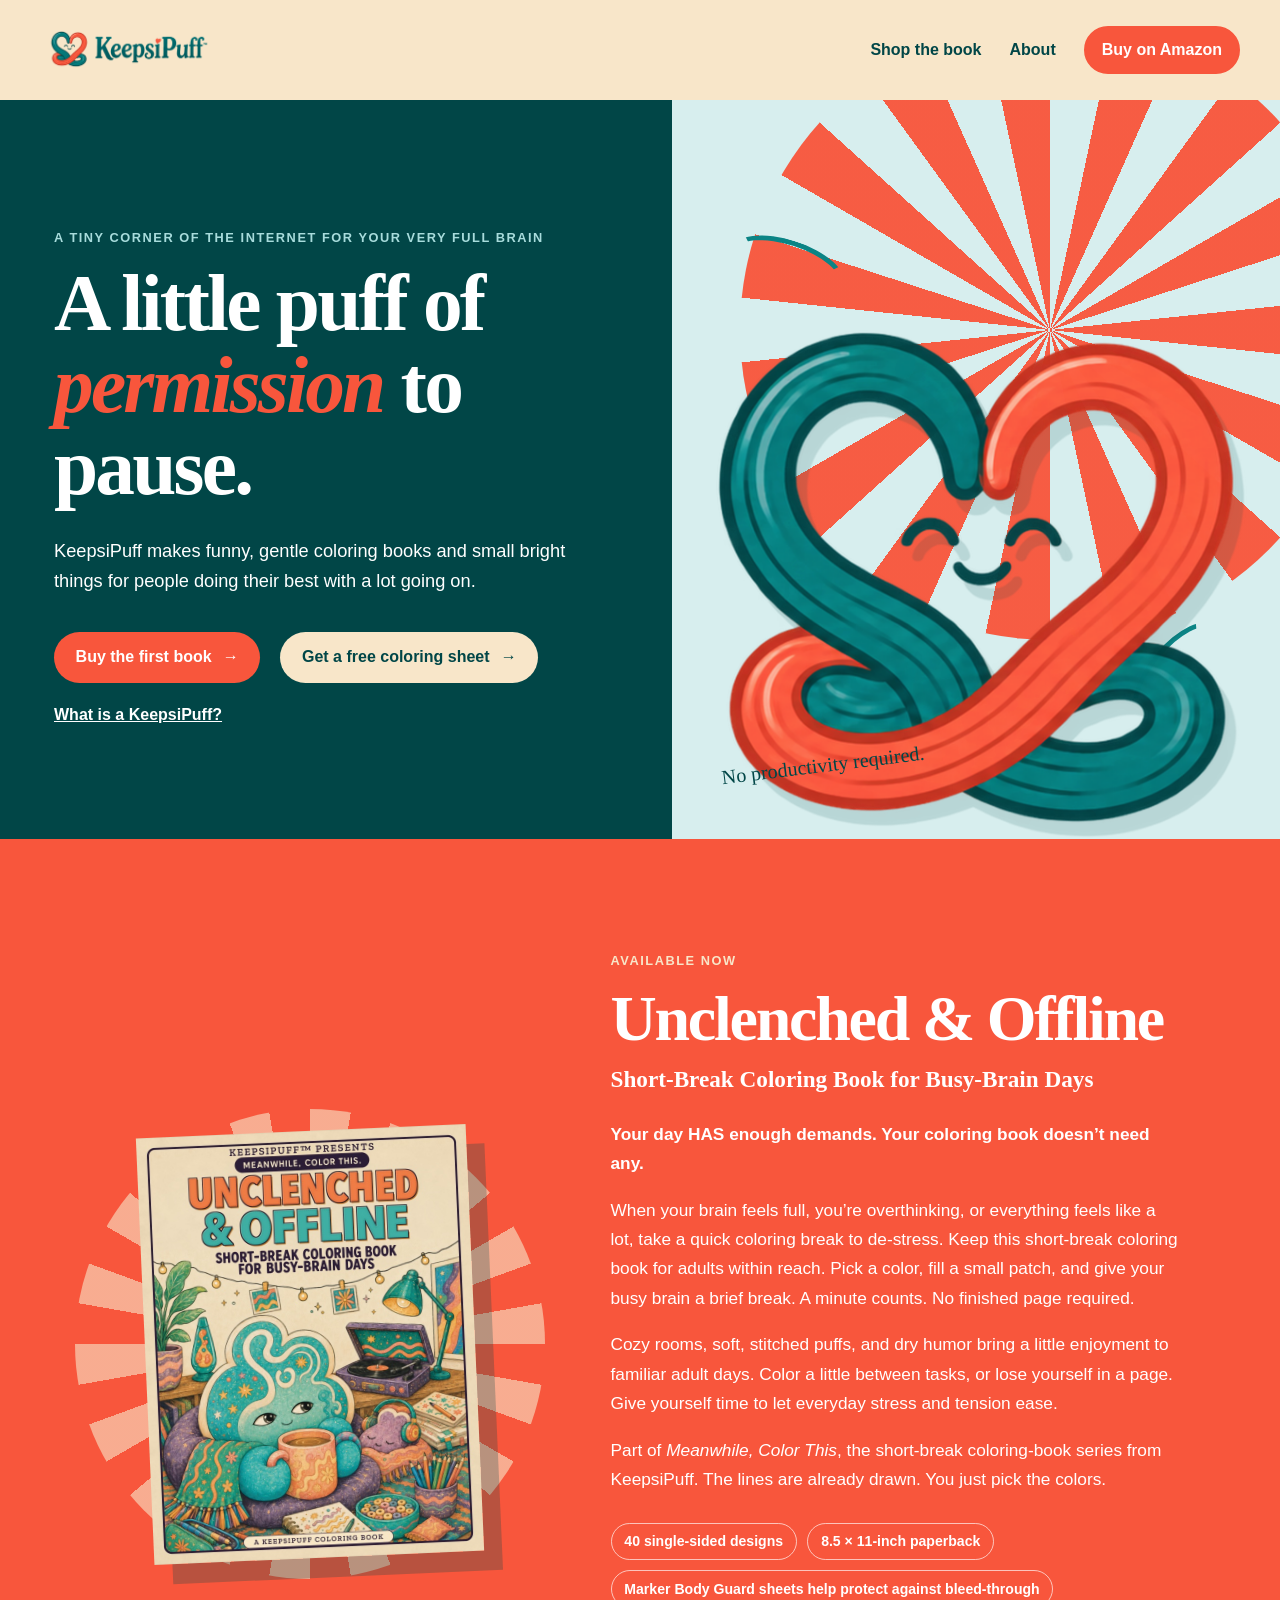
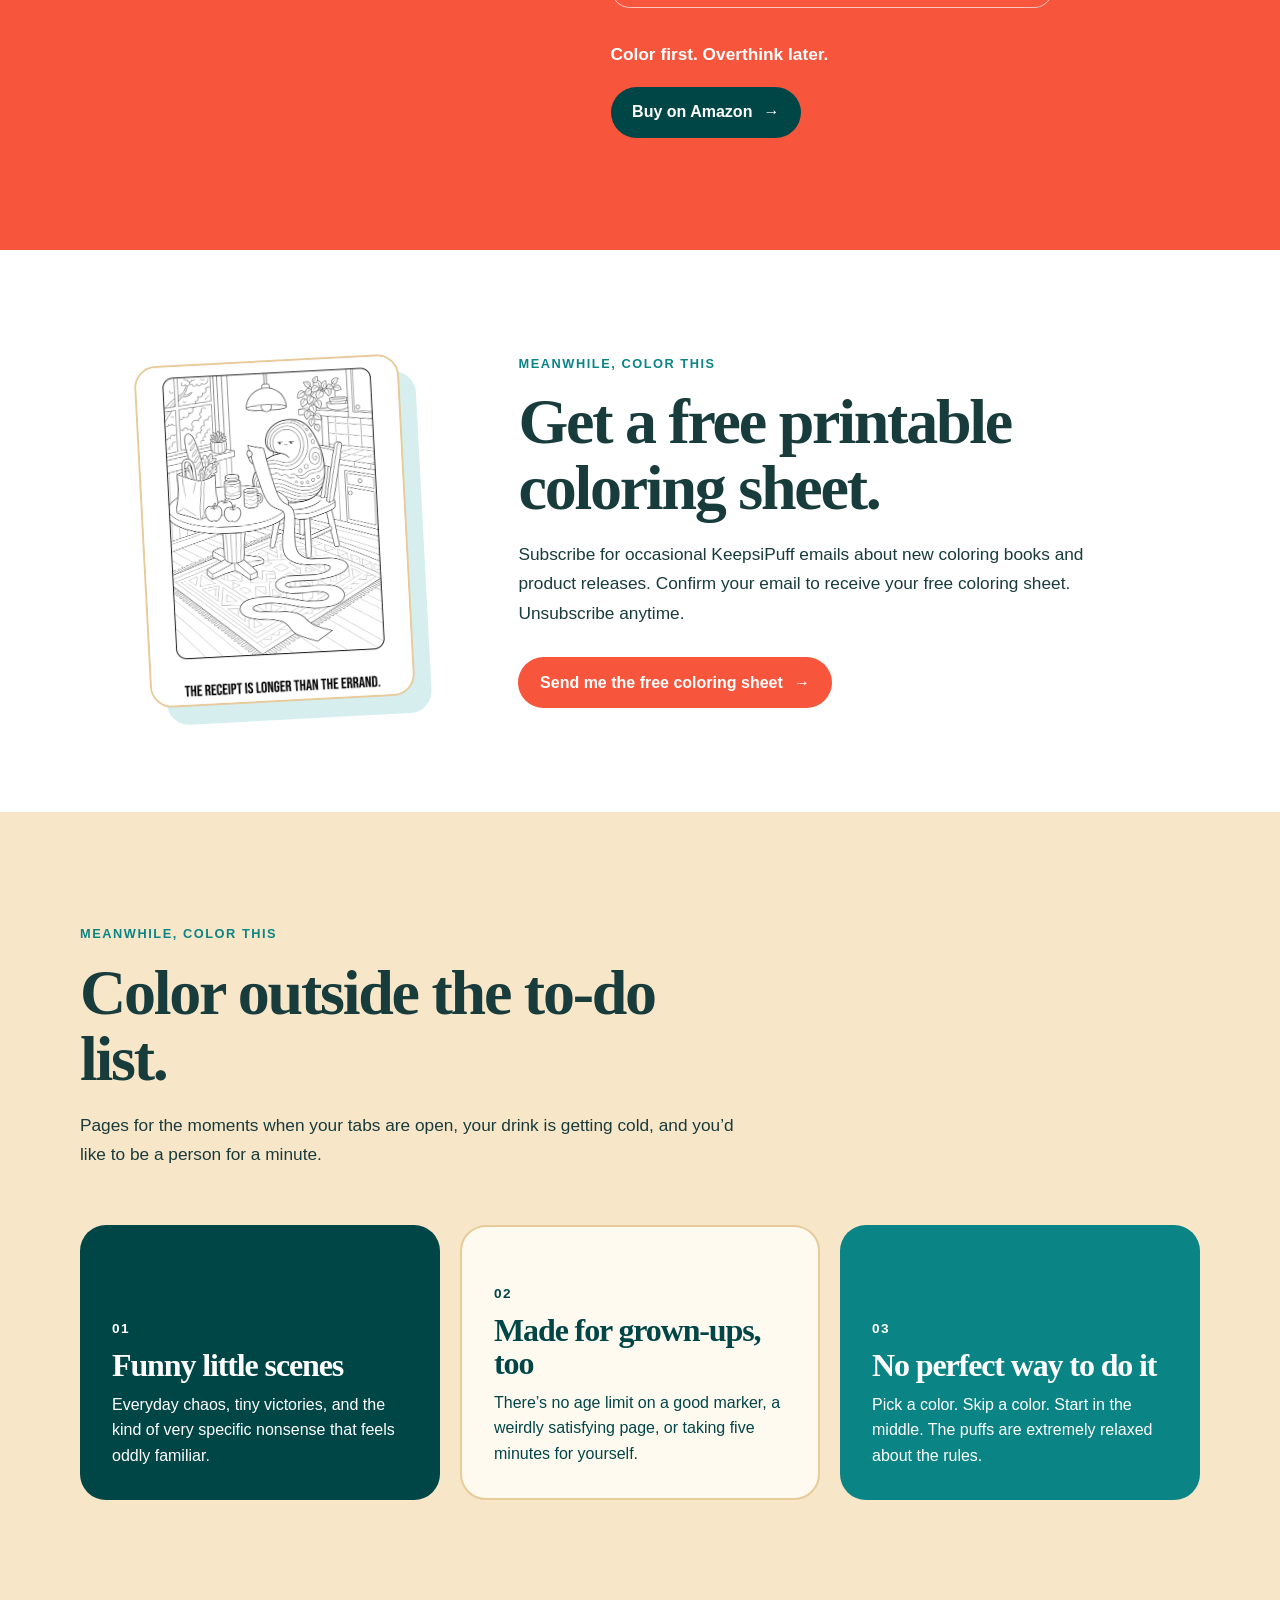
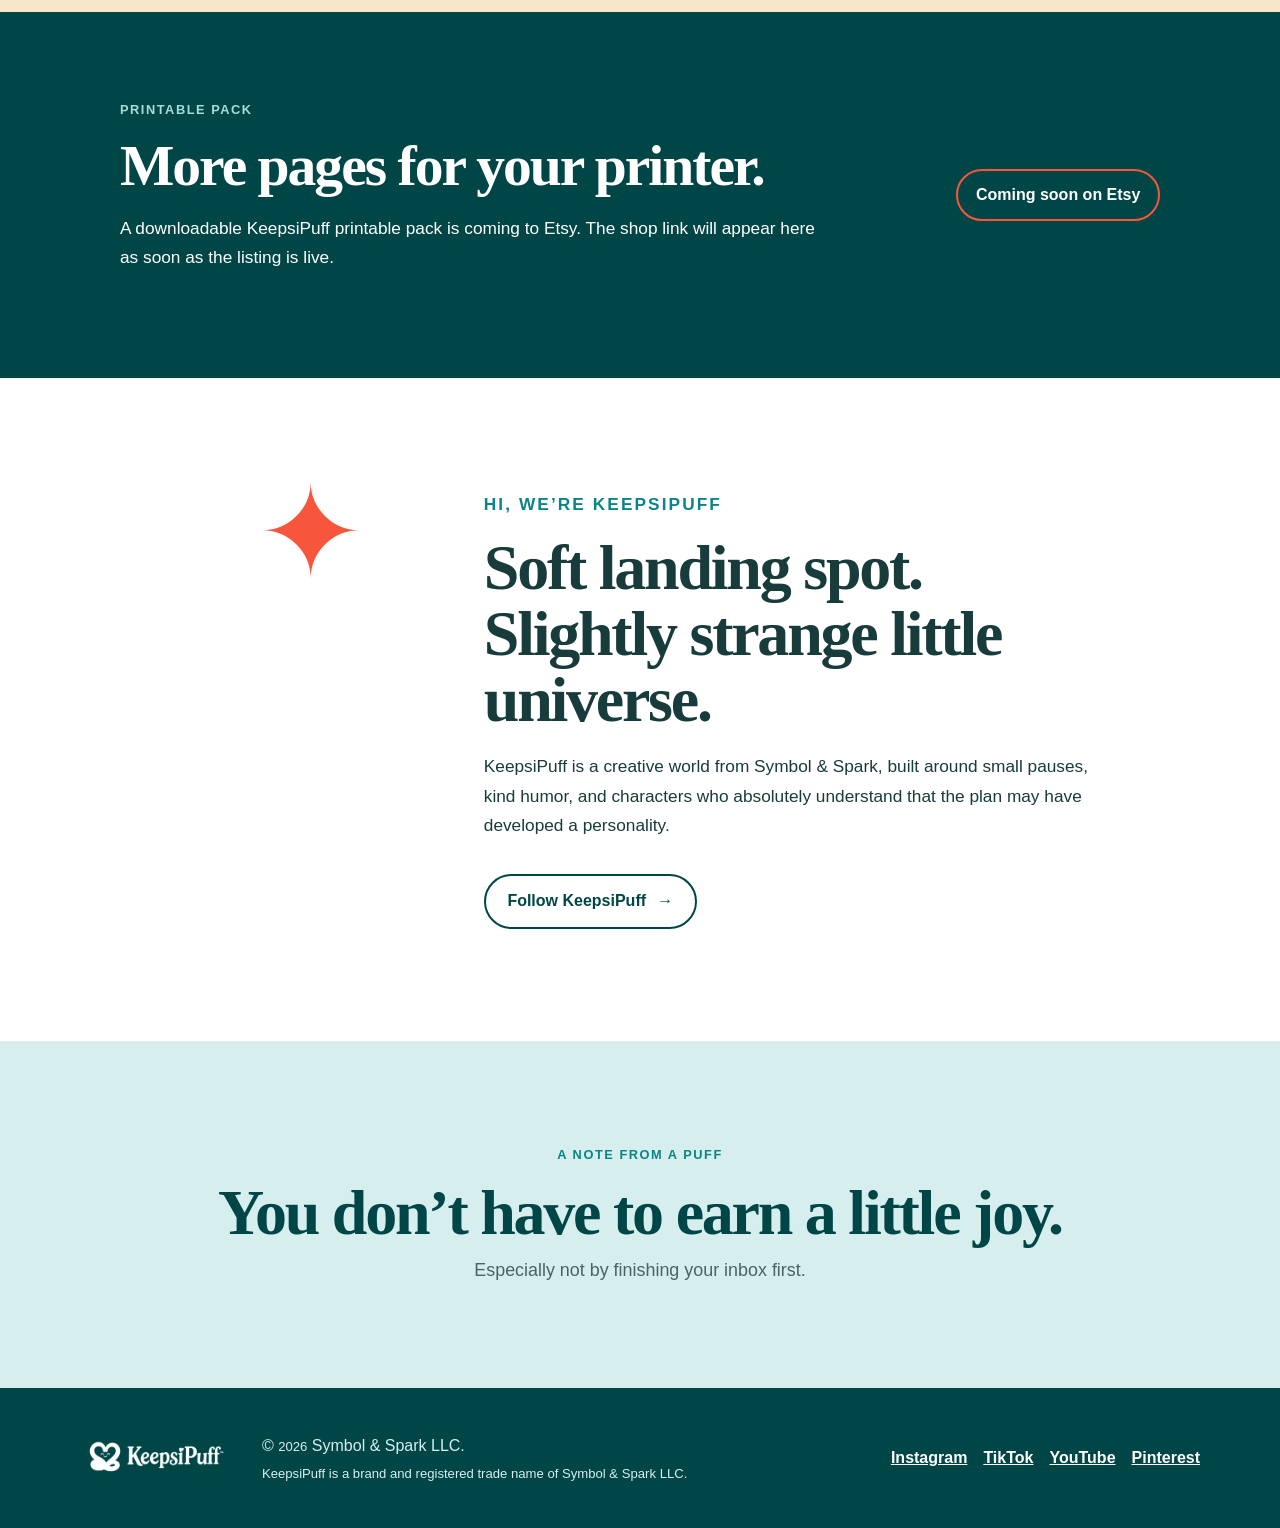
==== commit e170af11: "Align book description with approved KDP copy and de-stressing language" ====
--- a/index.html
+++ b/index.html
@@ -52,12 +52,16 @@
           <p class="eyebrow">Available now</p>
           <h2 id="shop-heading">Unclenched &amp; Offline</h2>
           <p class="book-subtitle">Short-Break Coloring Book for Busy-Brain Days</p>
-          <p>Forty single-sided designs filled with soft, stitched puffs, opinionated objects, and familiar little moments. Made for adults and older teens who could use a few screen-free minutes.</p>
+          <p><strong>Your day HAS enough demands. Your coloring book doesn’t need any.</strong></p>
+          <p>When your brain feels full, you’re overthinking, or everything feels like a lot, take a quick coloring break to de-stress. Keep this short-break coloring book for adults within reach. Pick a color, fill a small patch, and give your busy brain a brief break. A minute counts. No finished page required.</p>
+          <p>Cozy rooms, soft, stitched puffs, and dry humor bring a little enjoyment to familiar adult days. Color a little between tasks, or lose yourself in a page. Give yourself time to let everyday stress and tension ease.</p>
+          <p>Part of <em>Meanwhile, Color This</em>, the short-break coloring-book series from KeepsiPuff. The lines are already drawn. You just pick the colors.</p>
           <ul class="book-details" aria-label="Book details">
             <li>40 single-sided designs</li>
-            <li>Paperback</li>
-            <li>For adults and older teens</li>
+            <li>8.5 × 11-inch paperback</li>
+            <li>Marker Body Guard sheets help protect against bleed-through</li>
           </ul>
+          <p><strong>Color first. Overthink later.</strong></p>
           <a class="button button-teal" href="https://www.amazon.com/dp/B0HKVKWVZ1" target="_blank" rel="noopener">Buy on Amazon <span aria-hidden="true">→</span></a>
         </div>
       </section>
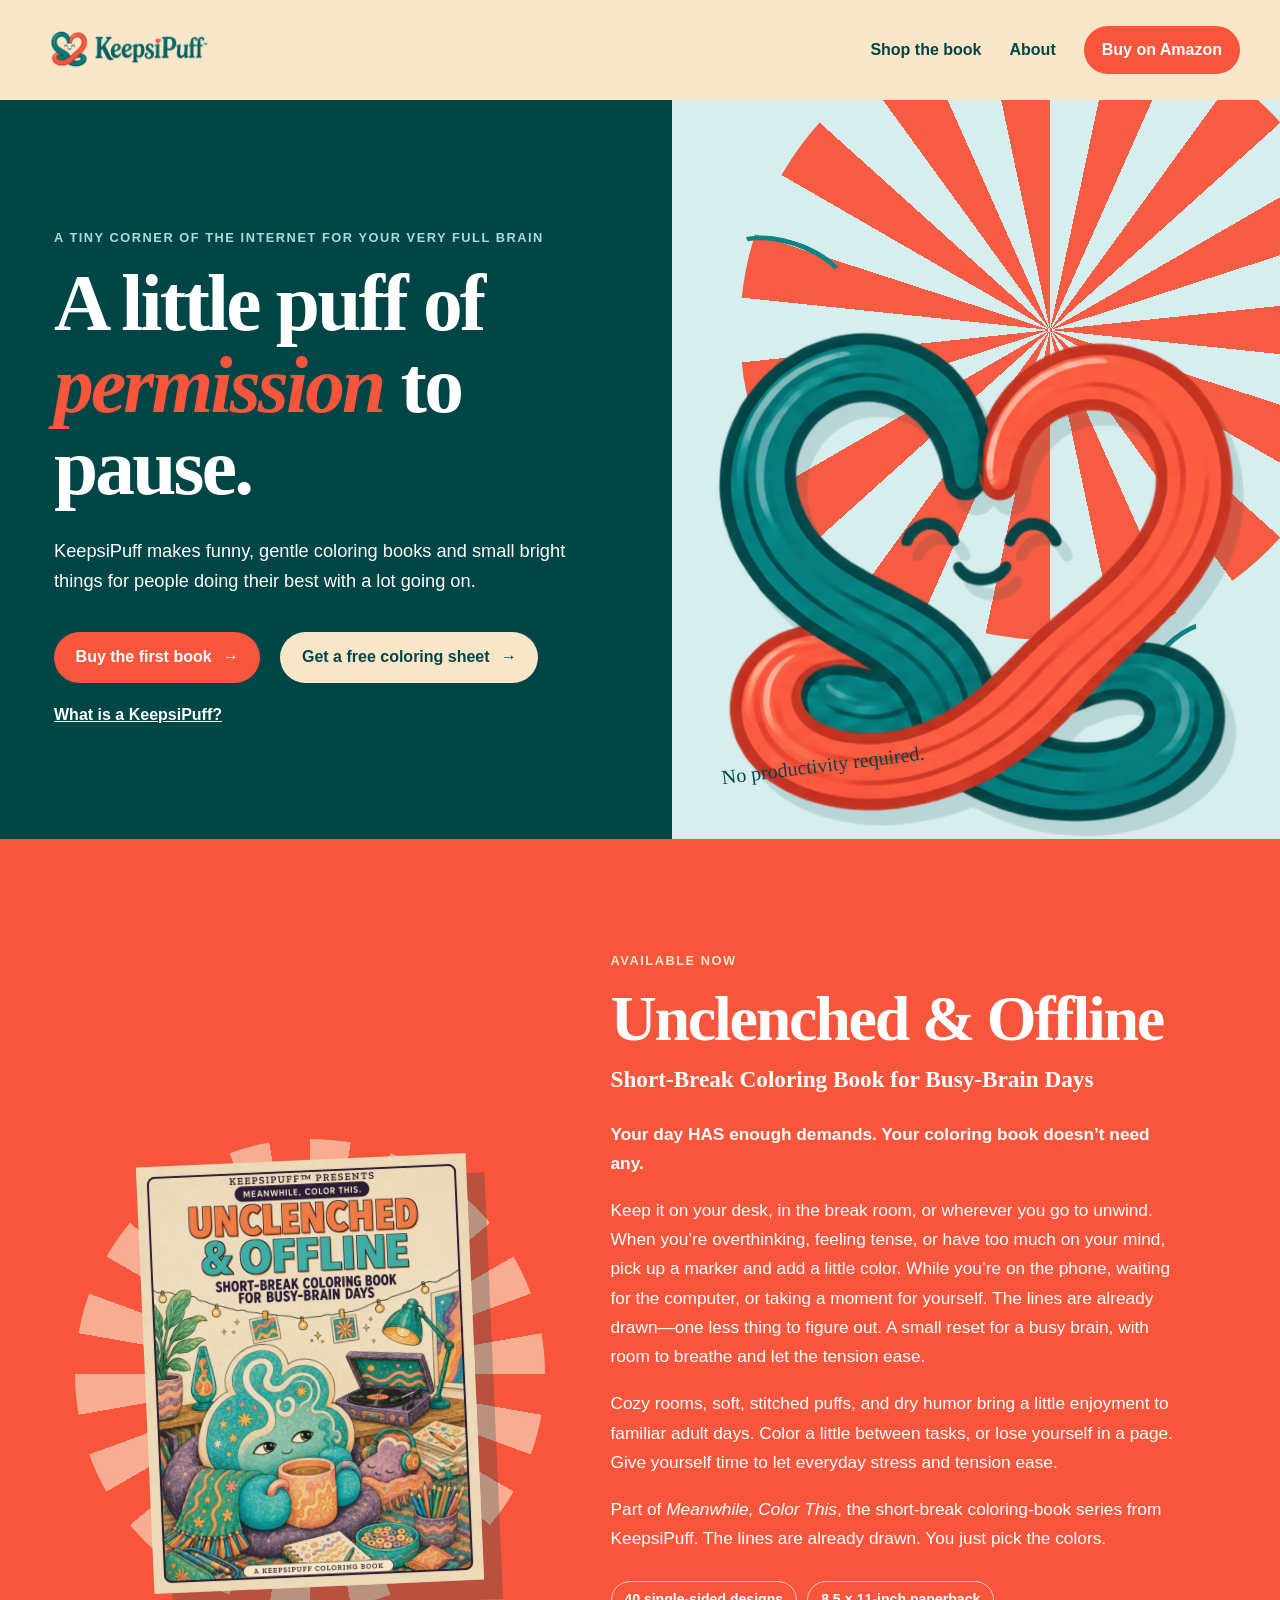
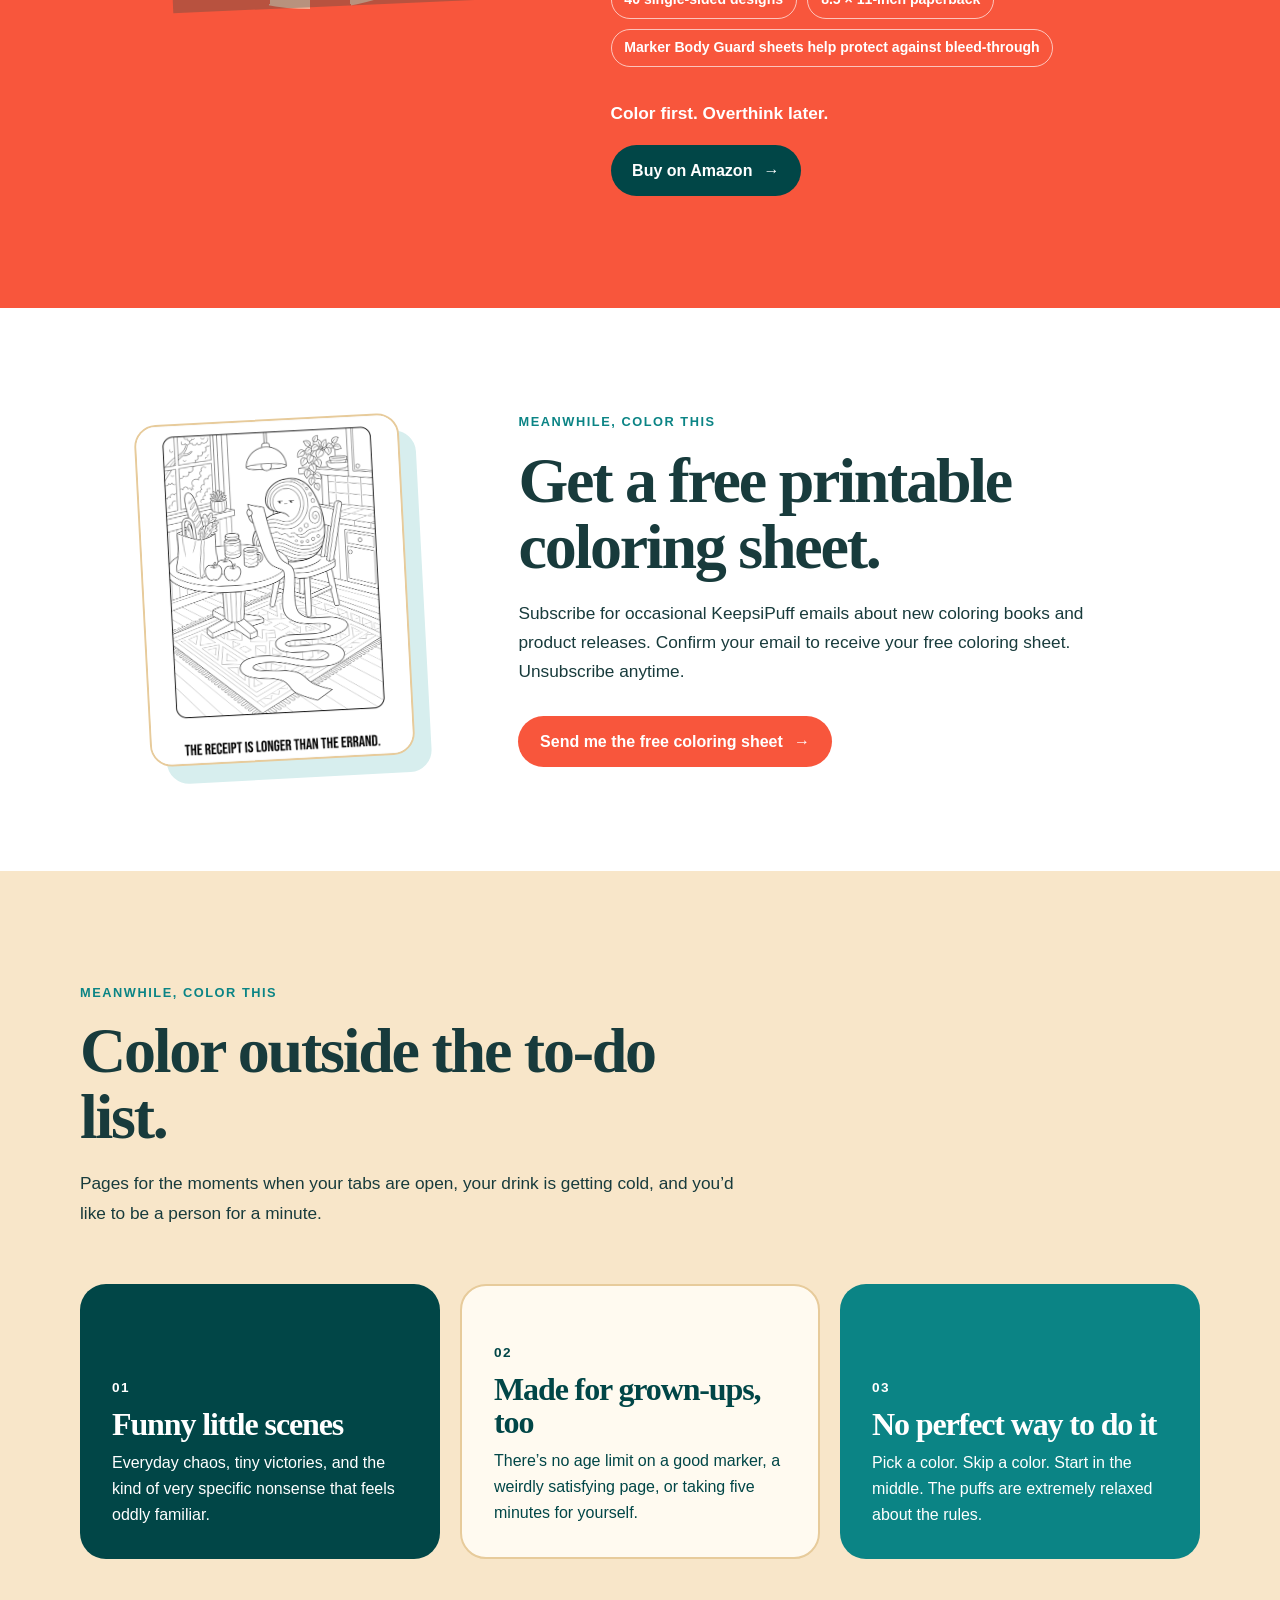
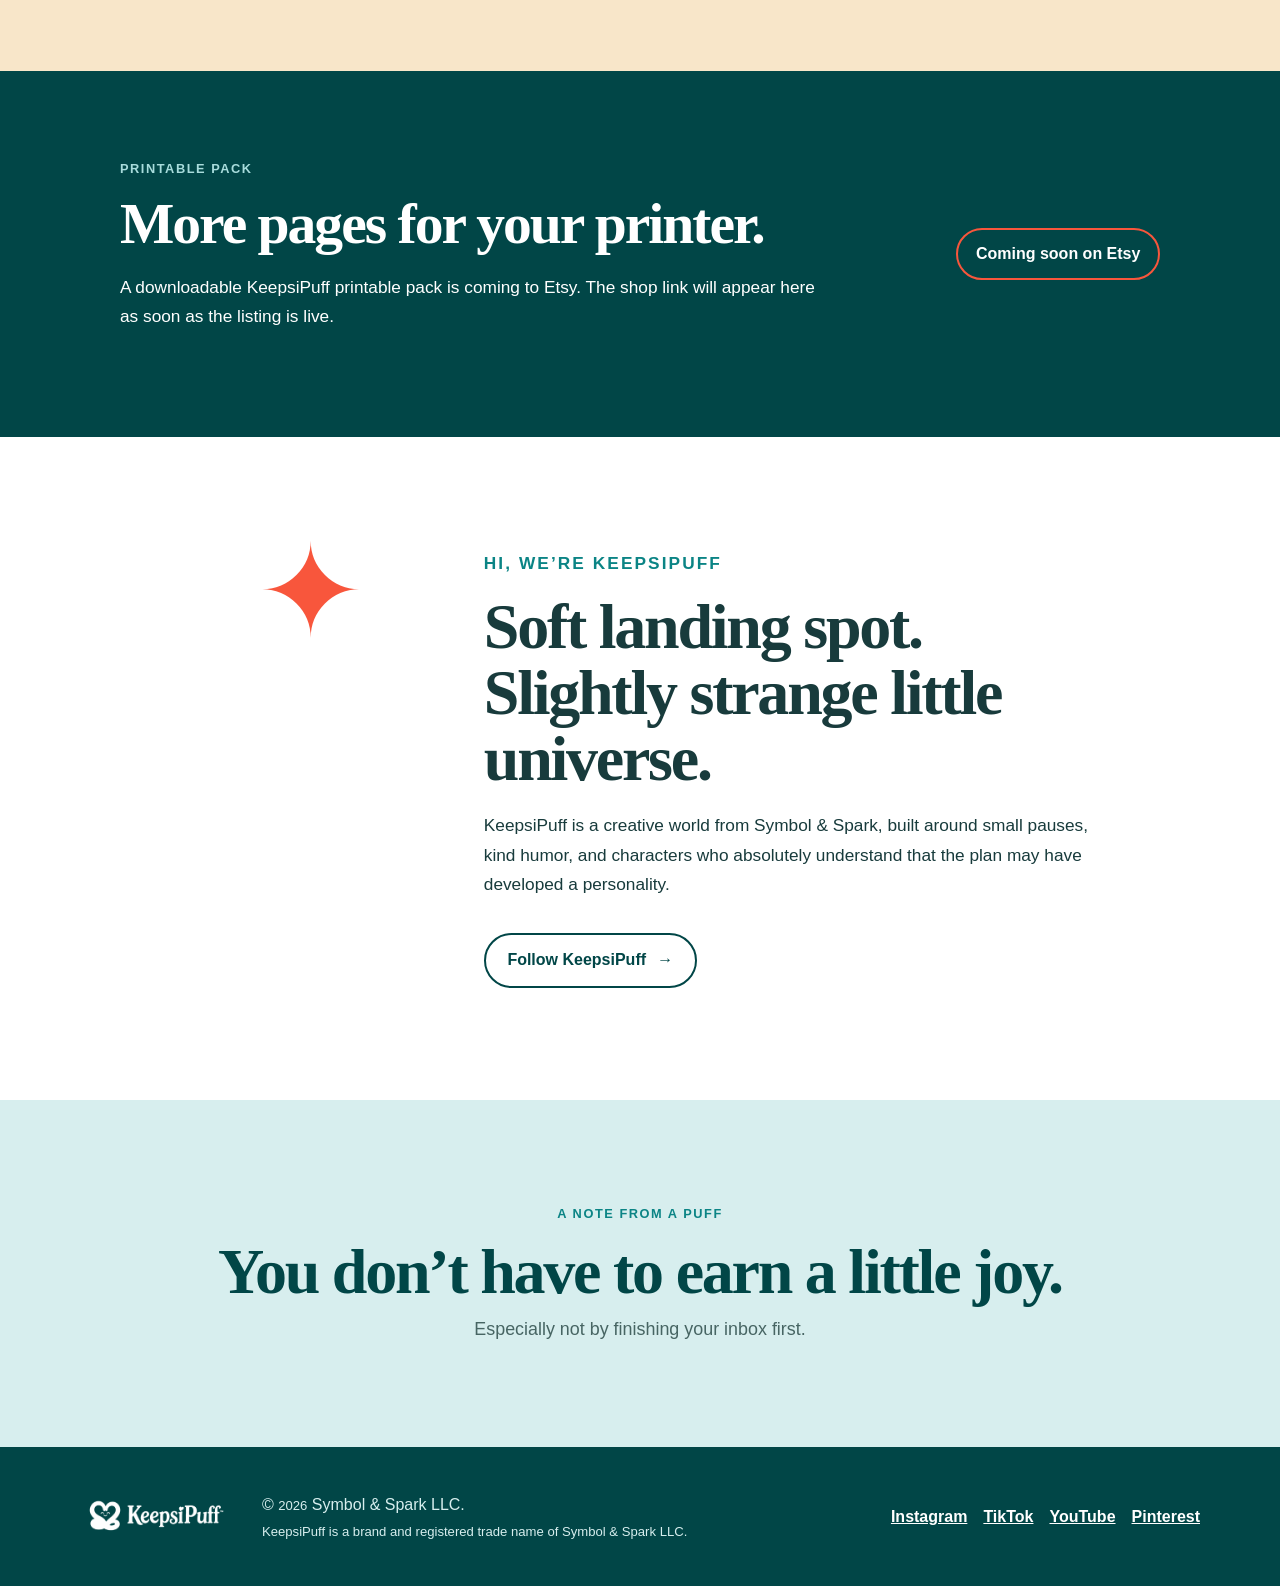
==== commit 251a2f63: "Use Dana approved desk and break room description" ====
--- a/index.html
+++ b/index.html
@@ -53,7 +53,7 @@
           <h2 id="shop-heading">Unclenched &amp; Offline</h2>
           <p class="book-subtitle">Short-Break Coloring Book for Busy-Brain Days</p>
           <p><strong>Your day HAS enough demands. Your coloring book doesn’t need any.</strong></p>
-          <p>When your brain feels full, you’re overthinking, or everything feels like a lot, take a quick coloring break to de-stress. Keep this short-break coloring book for adults within reach. Pick a color, fill a small patch, and give your busy brain a brief break. A minute counts. No finished page required.</p>
+          <p>Keep it on your desk, in the break room, or wherever you go to unwind. When you’re overthinking, feeling tense, or have too much on your mind, pick up a marker and add a little color. While you’re on the phone, waiting for the computer, or taking a moment for yourself. The lines are already drawn—one less thing to figure out. A small reset for a busy brain, with room to breathe and let the tension ease.</p>
           <p>Cozy rooms, soft, stitched puffs, and dry humor bring a little enjoyment to familiar adult days. Color a little between tasks, or lose yourself in a page. Give yourself time to let everyday stress and tension ease.</p>
           <p>Part of <em>Meanwhile, Color This</em>, the short-break coloring-book series from KeepsiPuff. The lines are already drawn. You just pick the colors.</p>
           <ul class="book-details" aria-label="Book details">
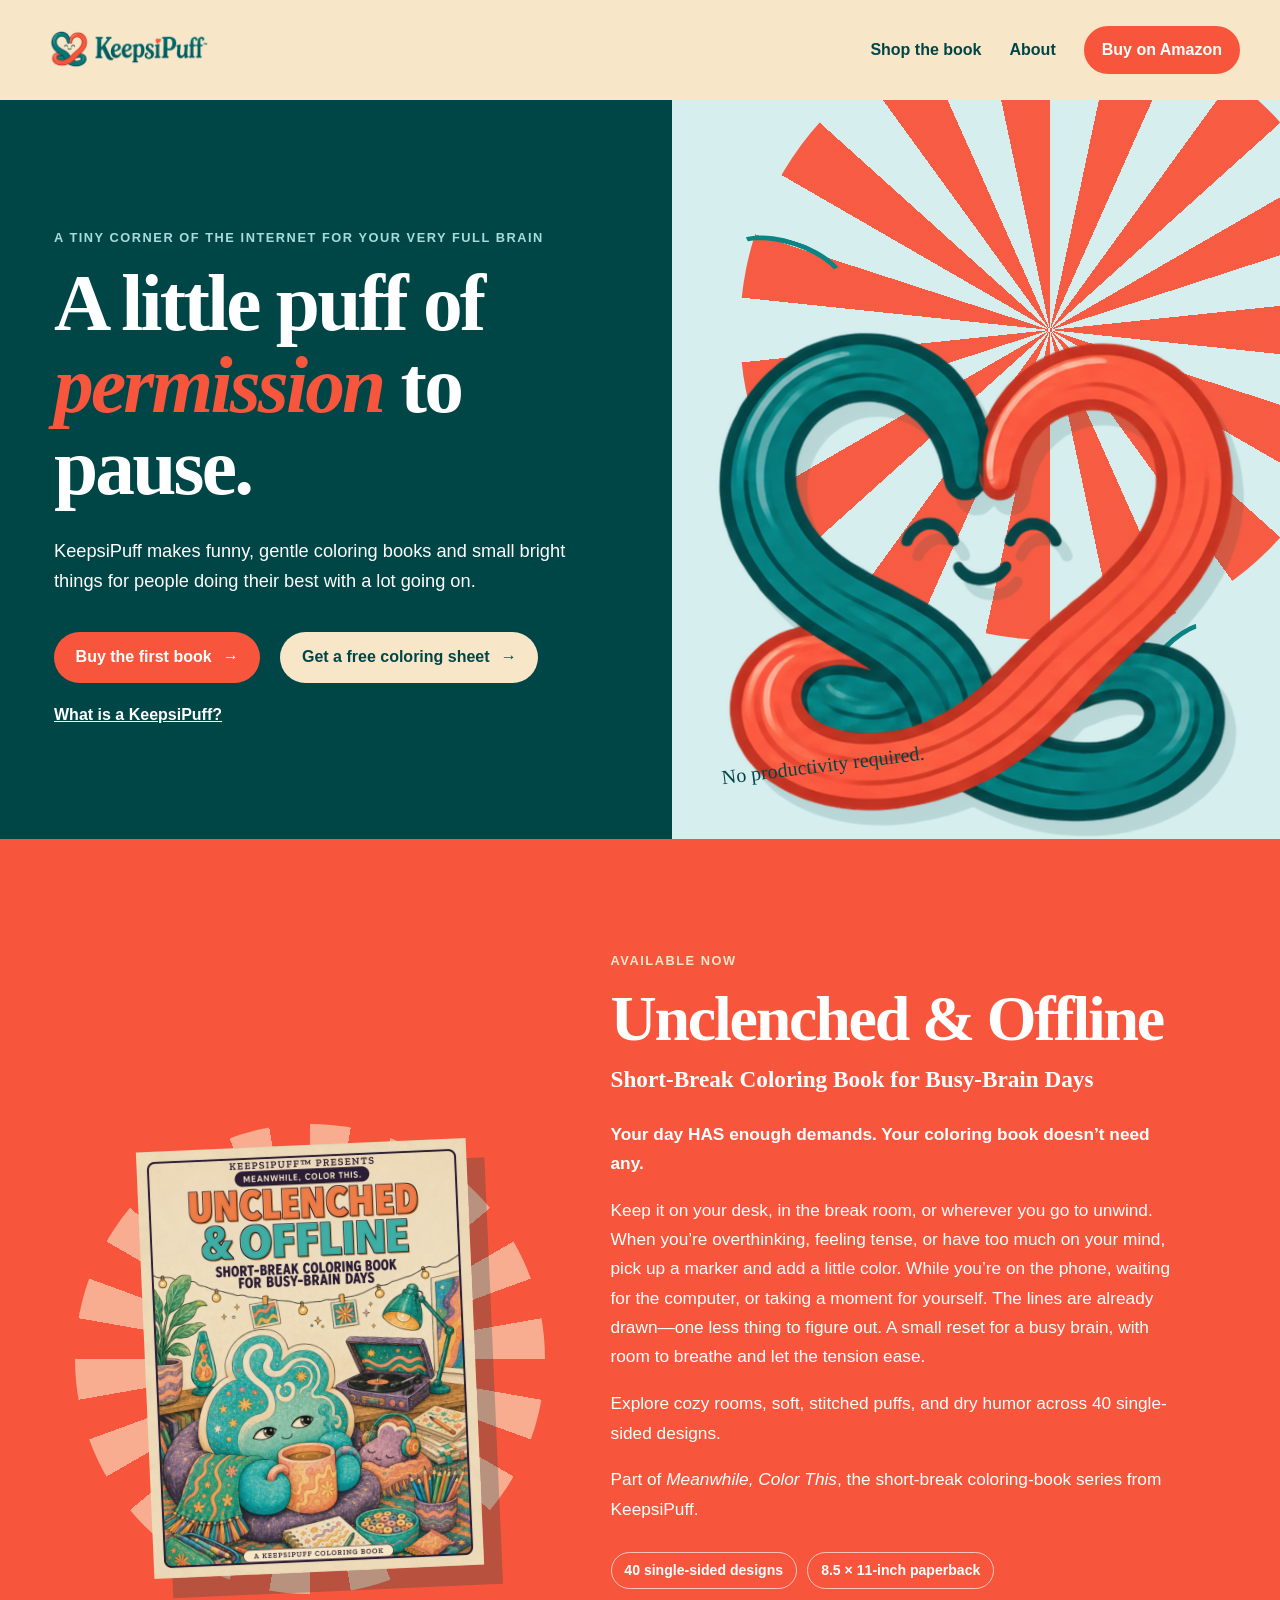
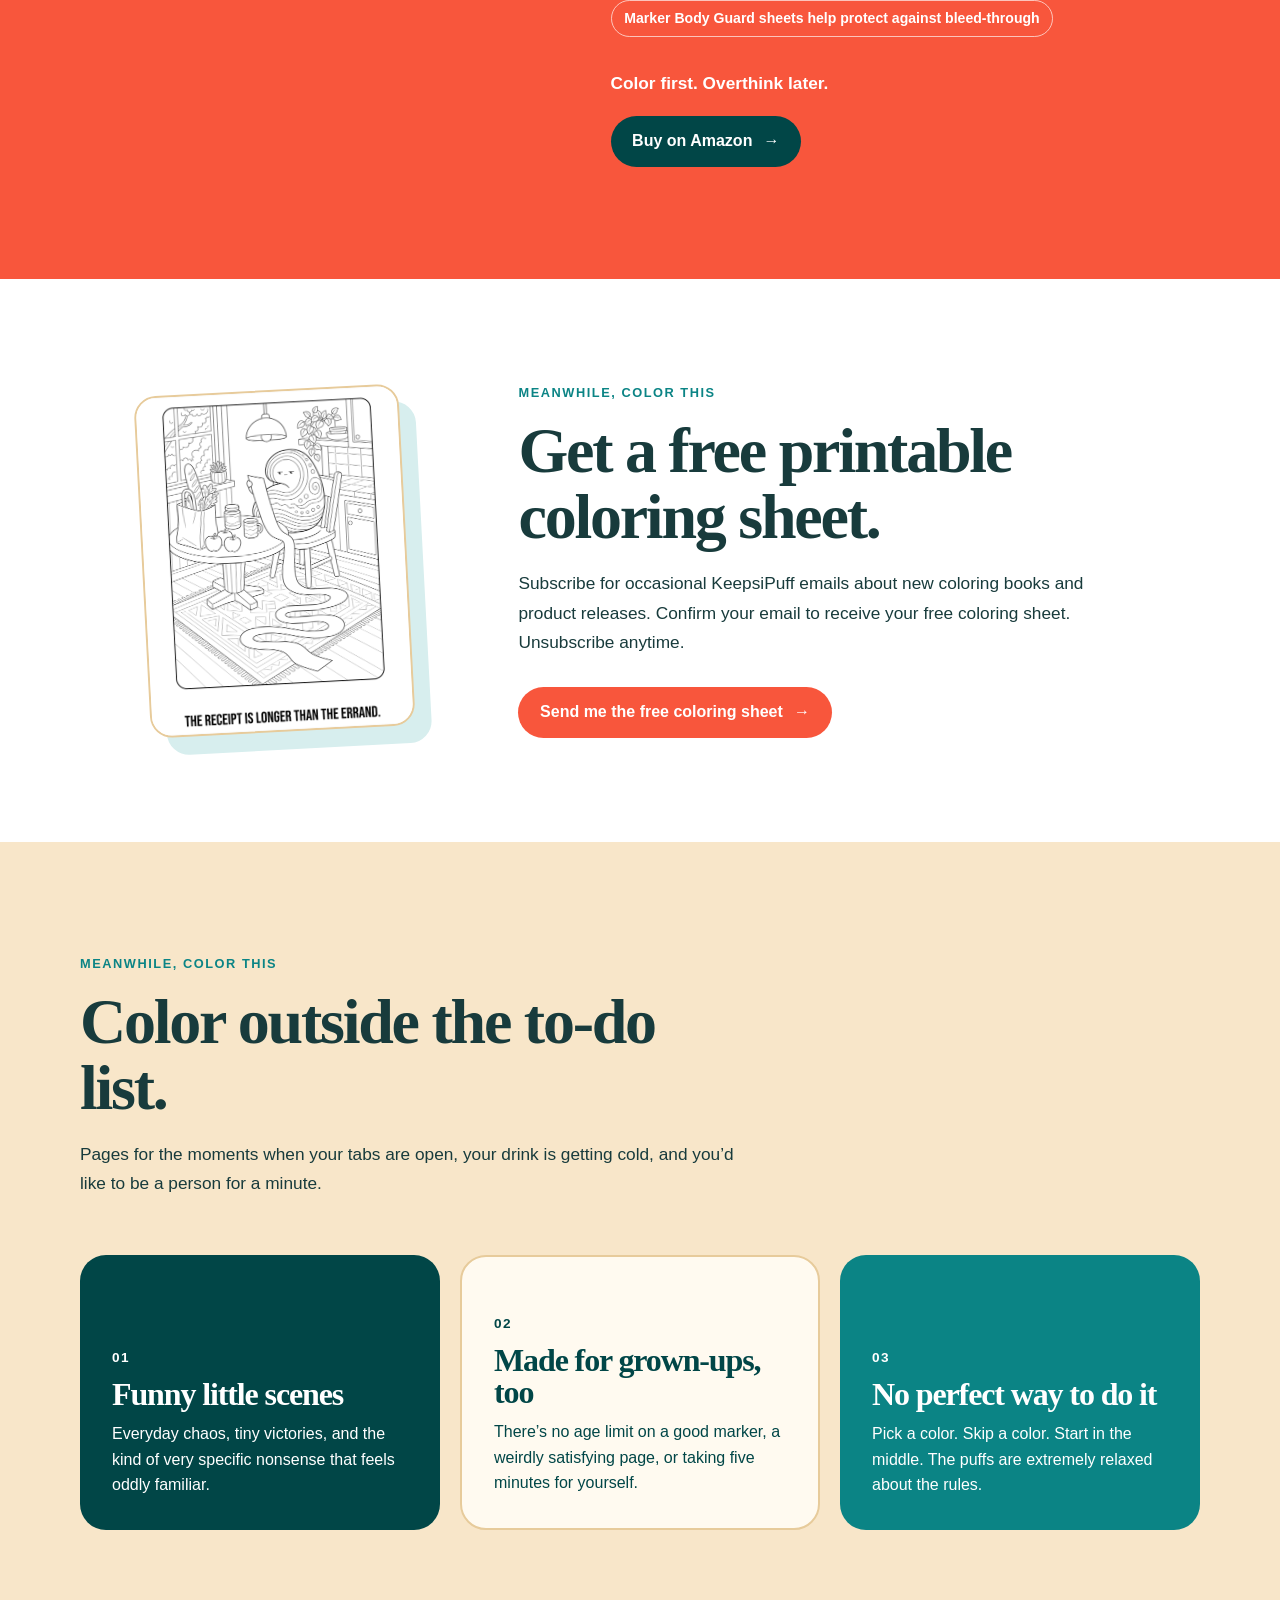
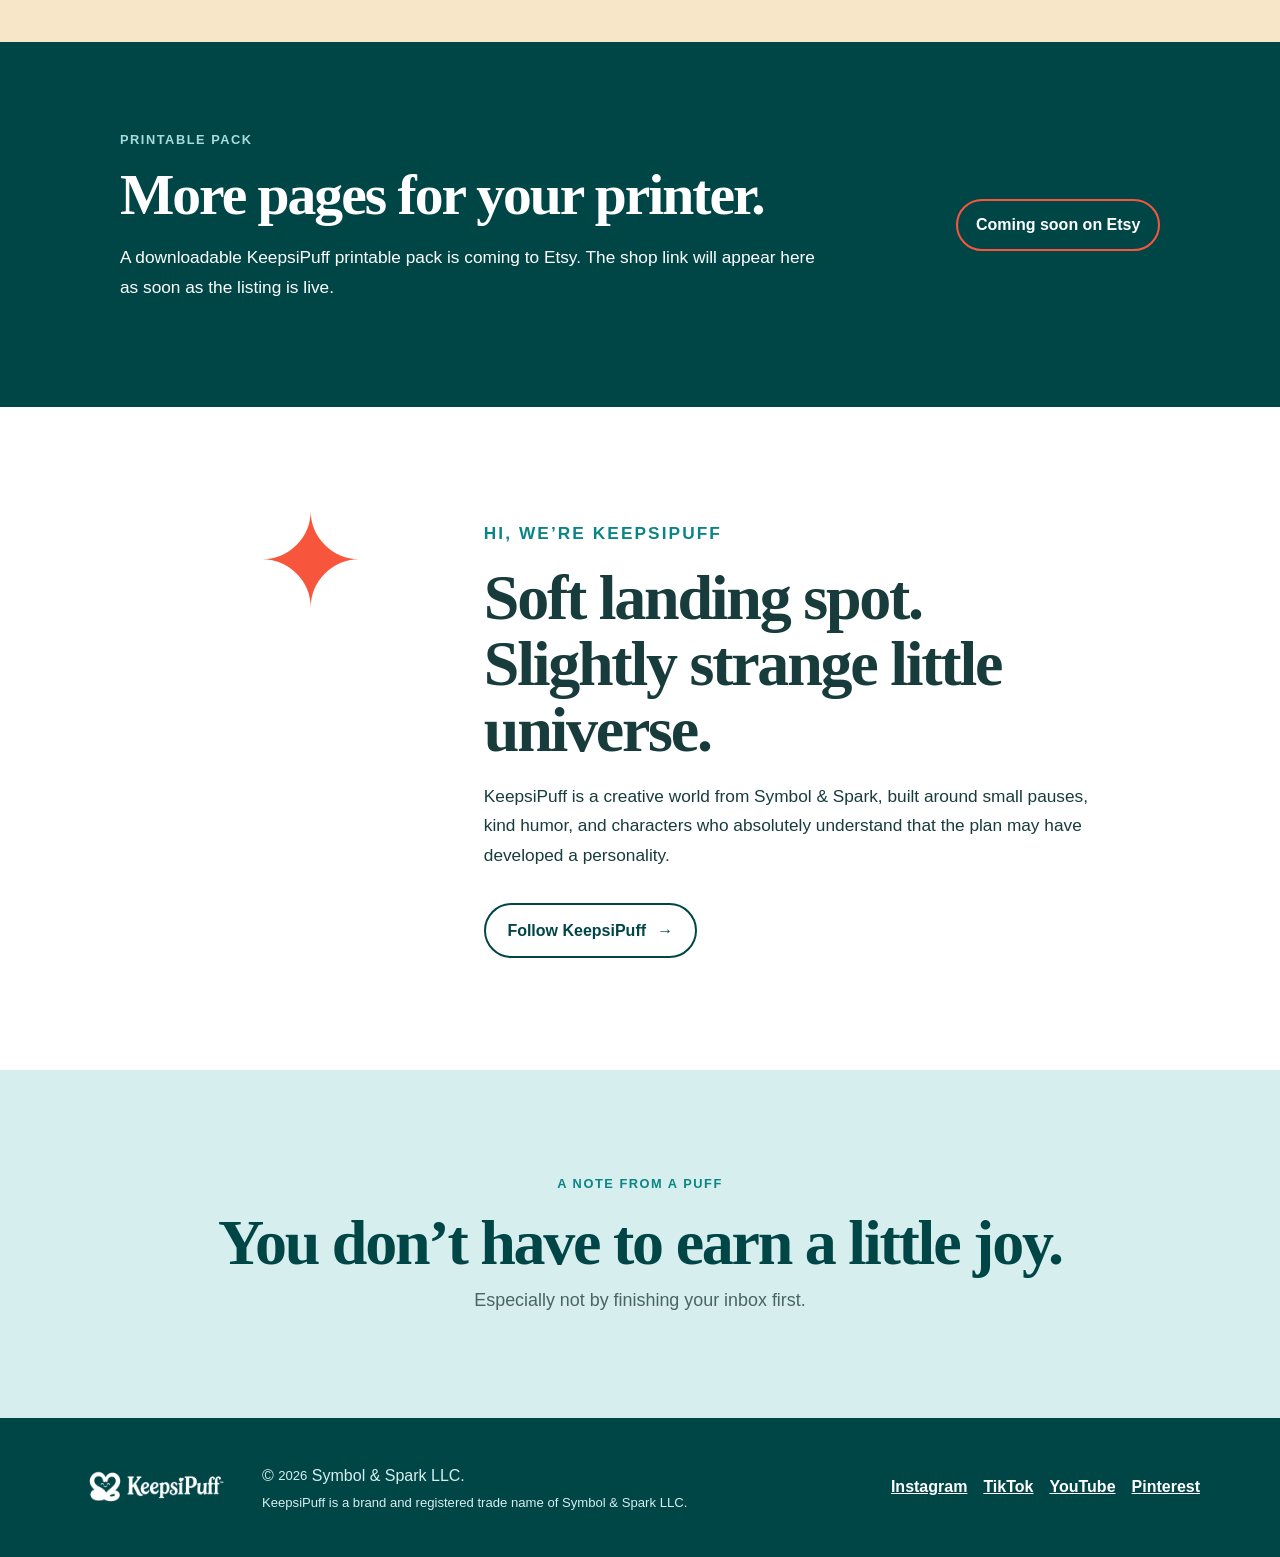
==== commit e32c498e: "Remove repetitive book benefits and simplify series attribution" ====
--- a/index.html
+++ b/index.html
@@ -54,8 +54,8 @@
           <p class="book-subtitle">Short-Break Coloring Book for Busy-Brain Days</p>
           <p><strong>Your day HAS enough demands. Your coloring book doesn’t need any.</strong></p>
           <p>Keep it on your desk, in the break room, or wherever you go to unwind. When you’re overthinking, feeling tense, or have too much on your mind, pick up a marker and add a little color. While you’re on the phone, waiting for the computer, or taking a moment for yourself. The lines are already drawn—one less thing to figure out. A small reset for a busy brain, with room to breathe and let the tension ease.</p>
-          <p>Cozy rooms, soft, stitched puffs, and dry humor bring a little enjoyment to familiar adult days. Color a little between tasks, or lose yourself in a page. Give yourself time to let everyday stress and tension ease.</p>
-          <p>Part of <em>Meanwhile, Color This</em>, the short-break coloring-book series from KeepsiPuff. The lines are already drawn. You just pick the colors.</p>
+          <p>Explore cozy rooms, soft, stitched puffs, and dry humor across 40 single-sided designs.</p>
+          <p>Part of <em>Meanwhile, Color This</em>, the short-break coloring-book series from KeepsiPuff.</p>
           <ul class="book-details" aria-label="Book details">
             <li>40 single-sided designs</li>
             <li>8.5 × 11-inch paperback</li>
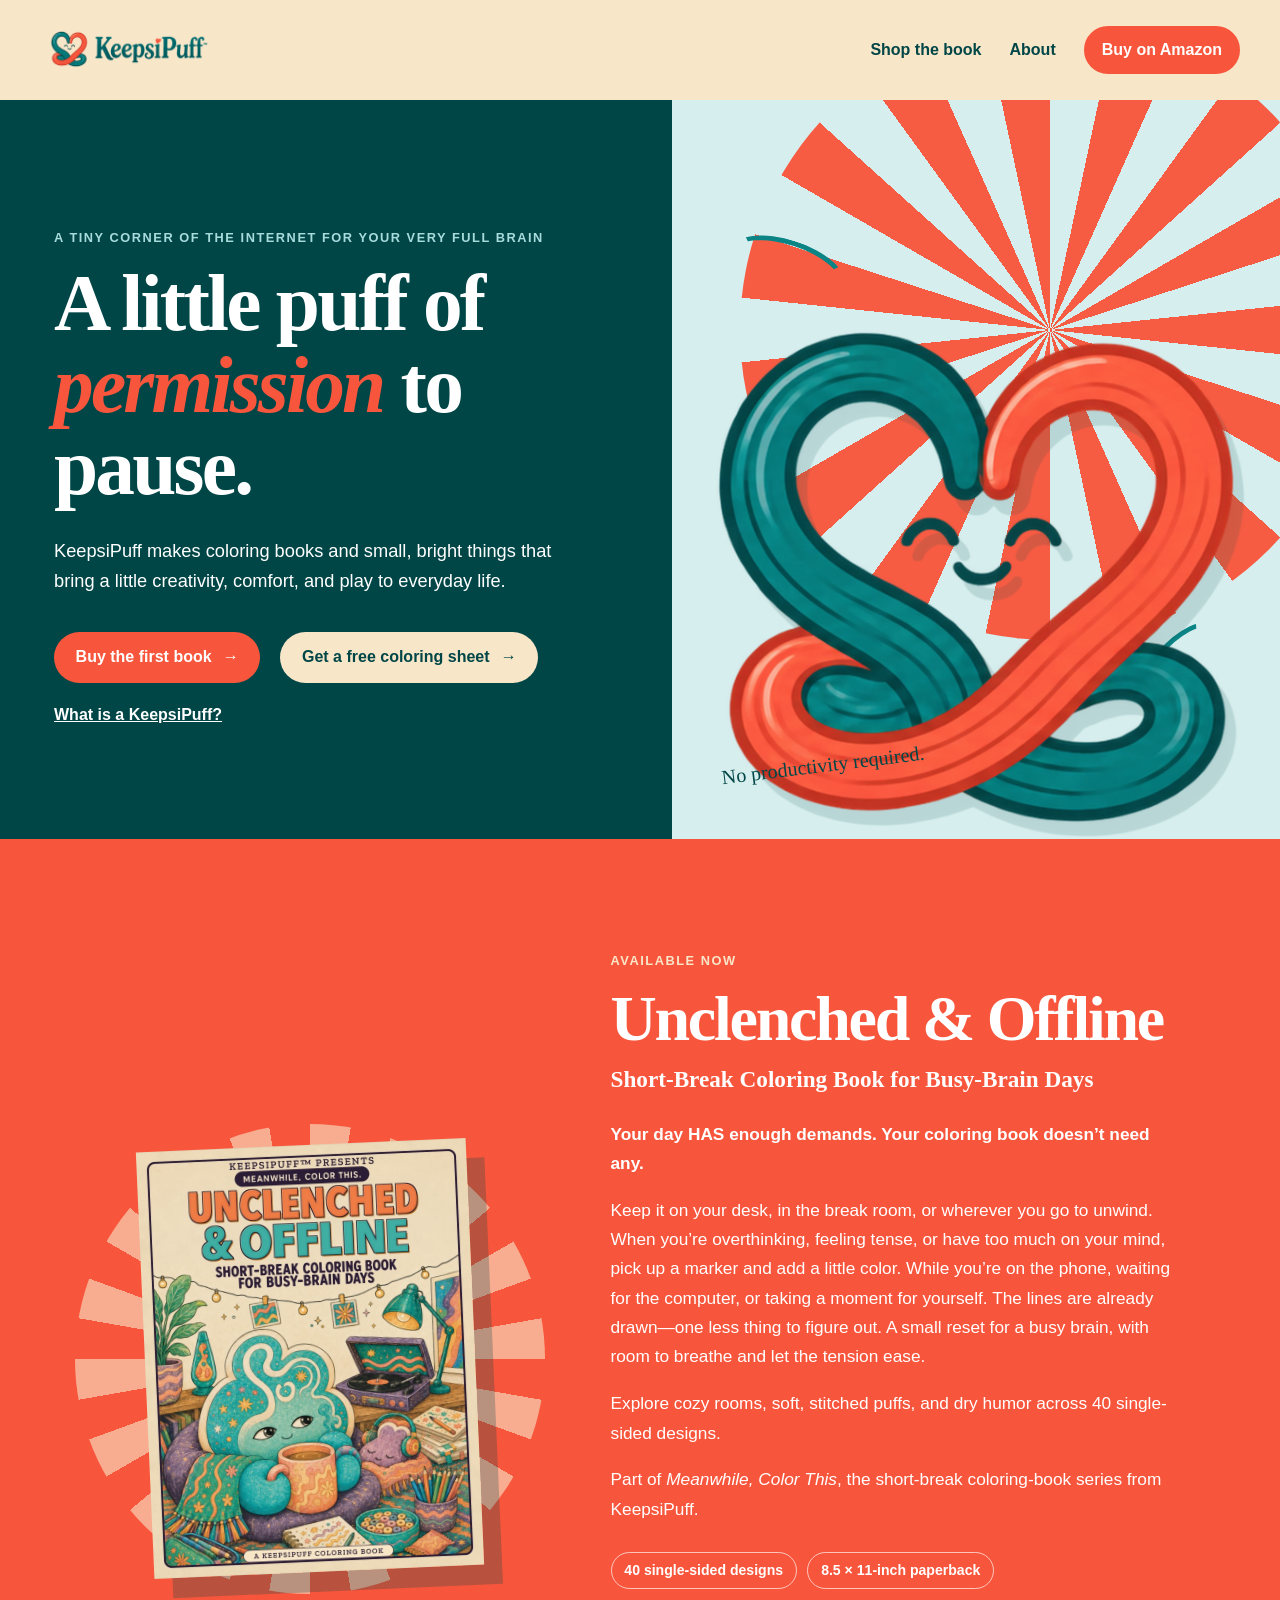
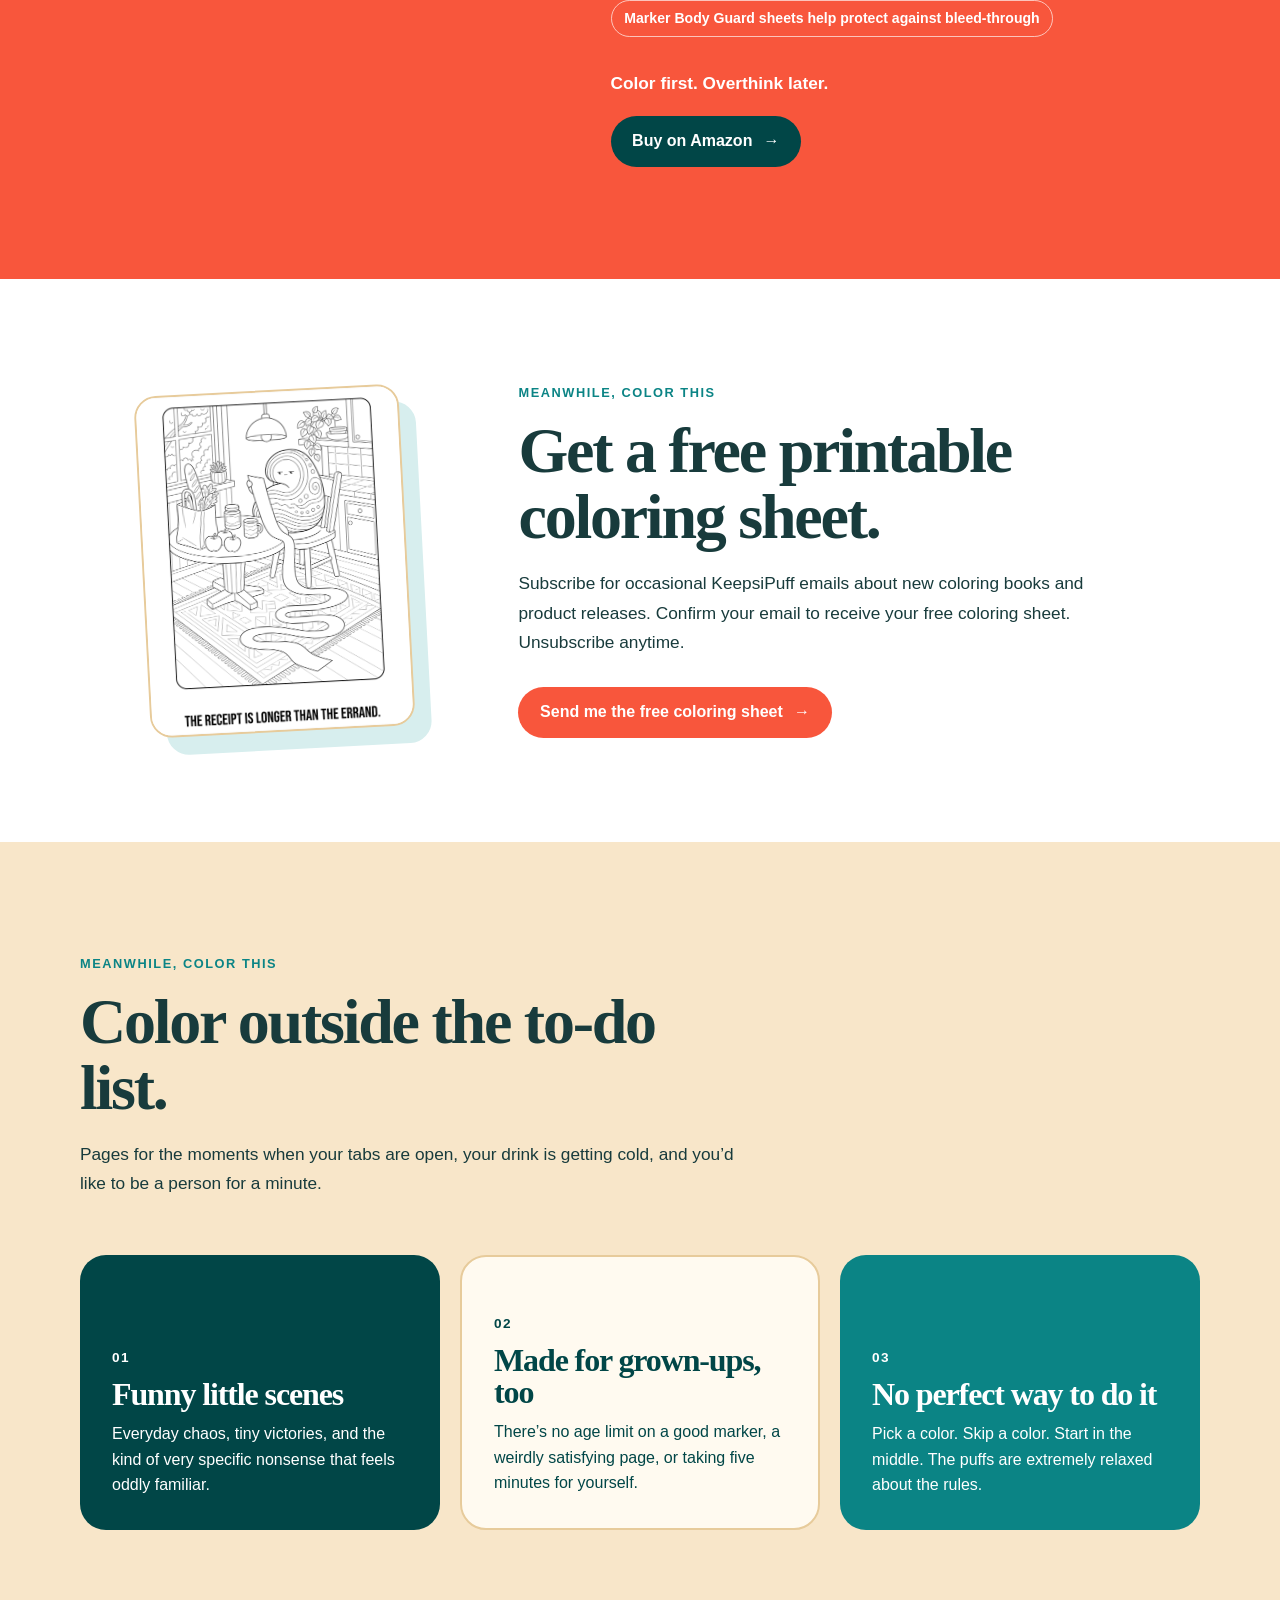
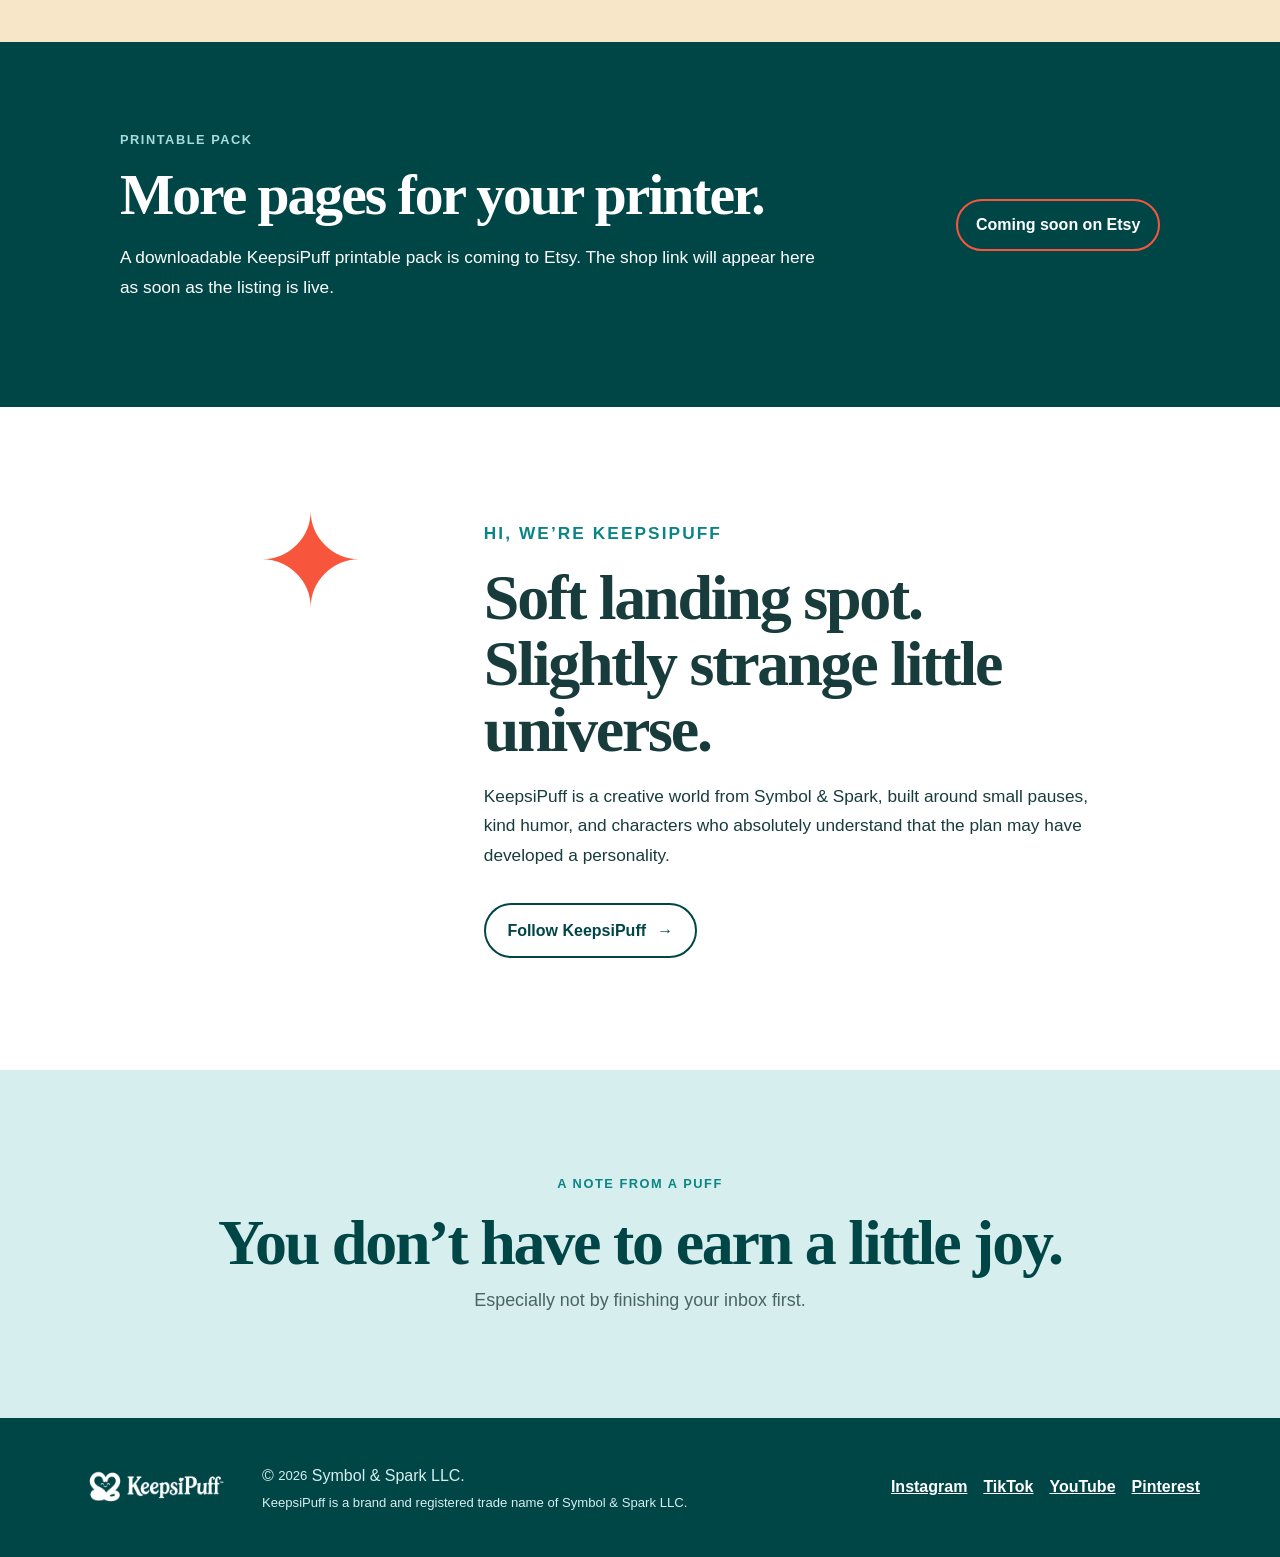
==== commit 33a0fd8c: "Broaden KeepsiPuff hero copy beyond adult coloring books" ====
--- a/index.html
+++ b/index.html
@@ -27,7 +27,7 @@
         <div class="hero-copy">
           <p class="eyebrow">A tiny corner of the internet for your very full brain</p>
           <h1 id="hero-heading">A little puff of <em>permission</em> to pause.</h1>
-          <p class="hero-intro">KeepsiPuff makes funny, gentle coloring books and small bright things for people doing their best with a lot going on.</p>
+          <p class="hero-intro">KeepsiPuff makes coloring books and small, bright things that bring a little creativity, comfort, and play to everyday life.</p>
           <div class="hero-actions">
             <a class="button button-coral" href="https://www.amazon.com/dp/B0HKVKWVZ1" target="_blank" rel="noopener">Buy the first book <span aria-hidden="true">→</span></a>
             <a class="button button-cream" href="#free-coloring-sheet">Get a free coloring sheet <span aria-hidden="true">→</span></a>
